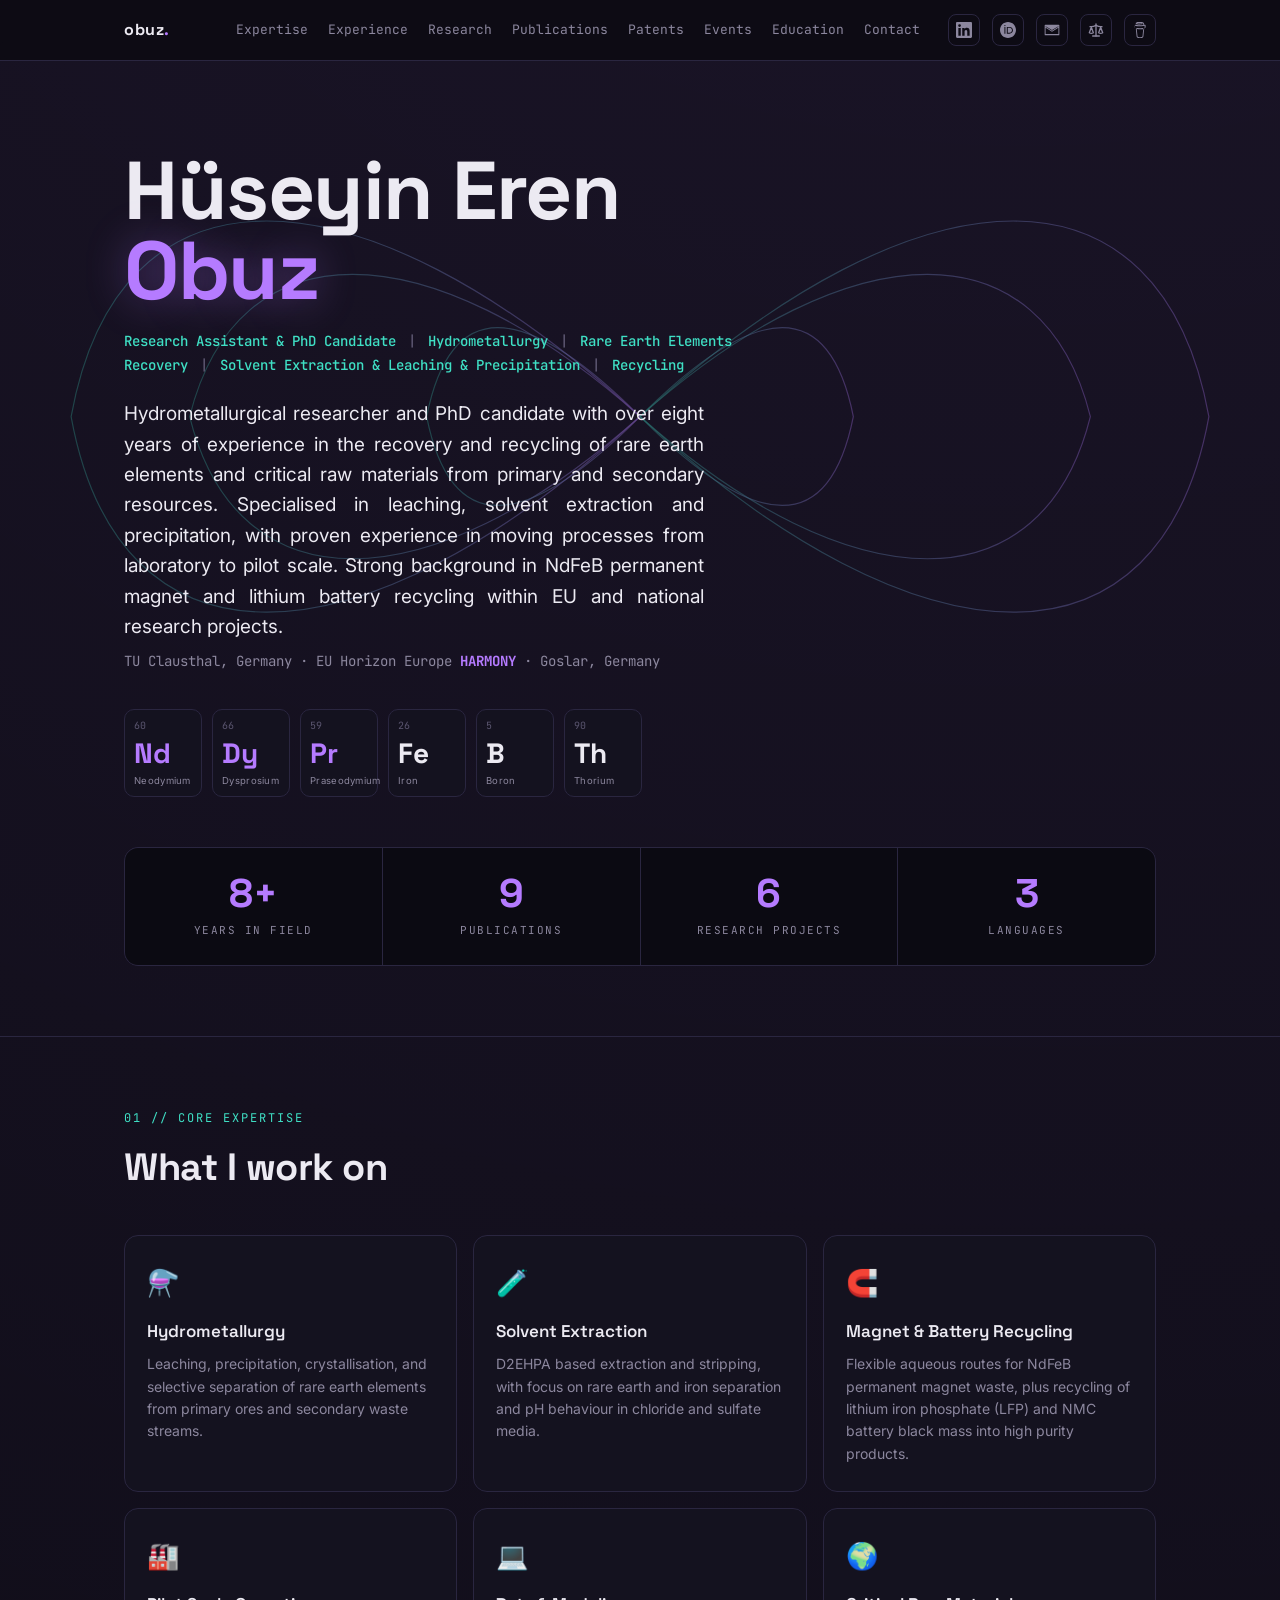
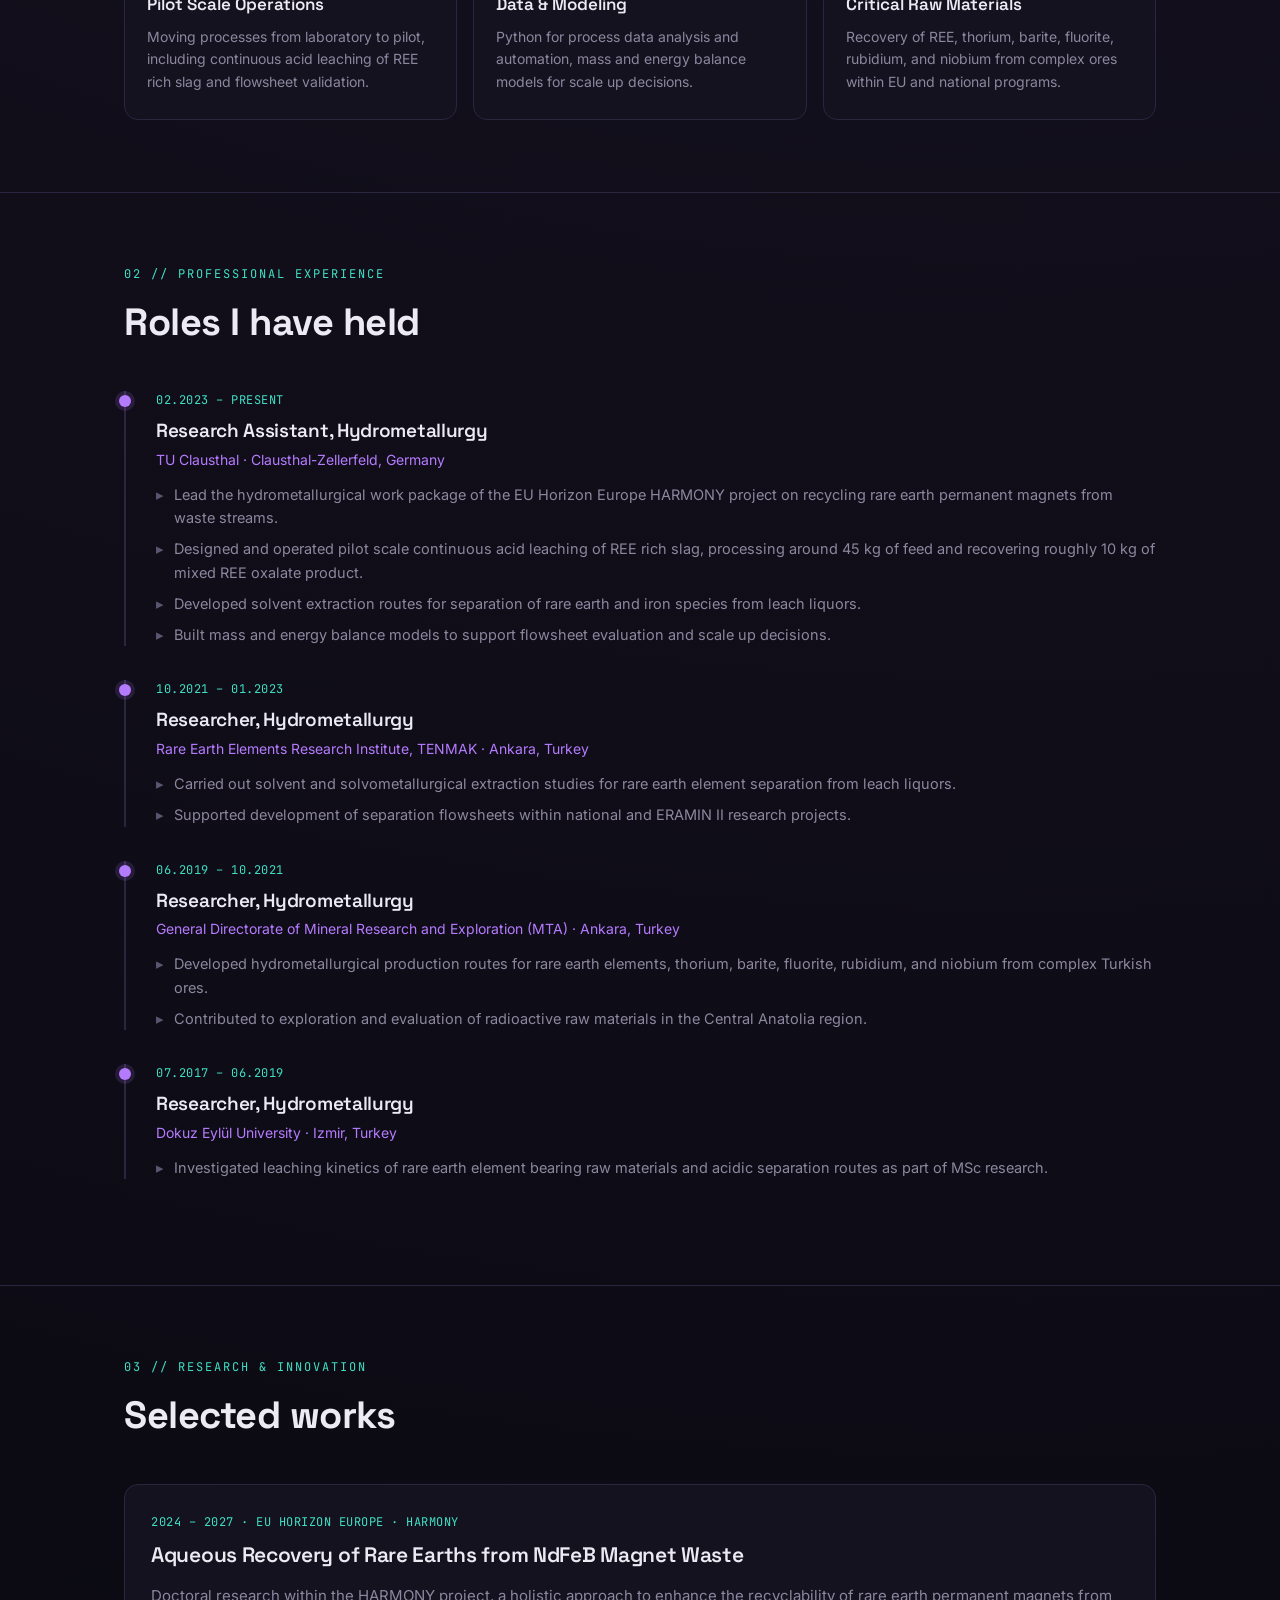
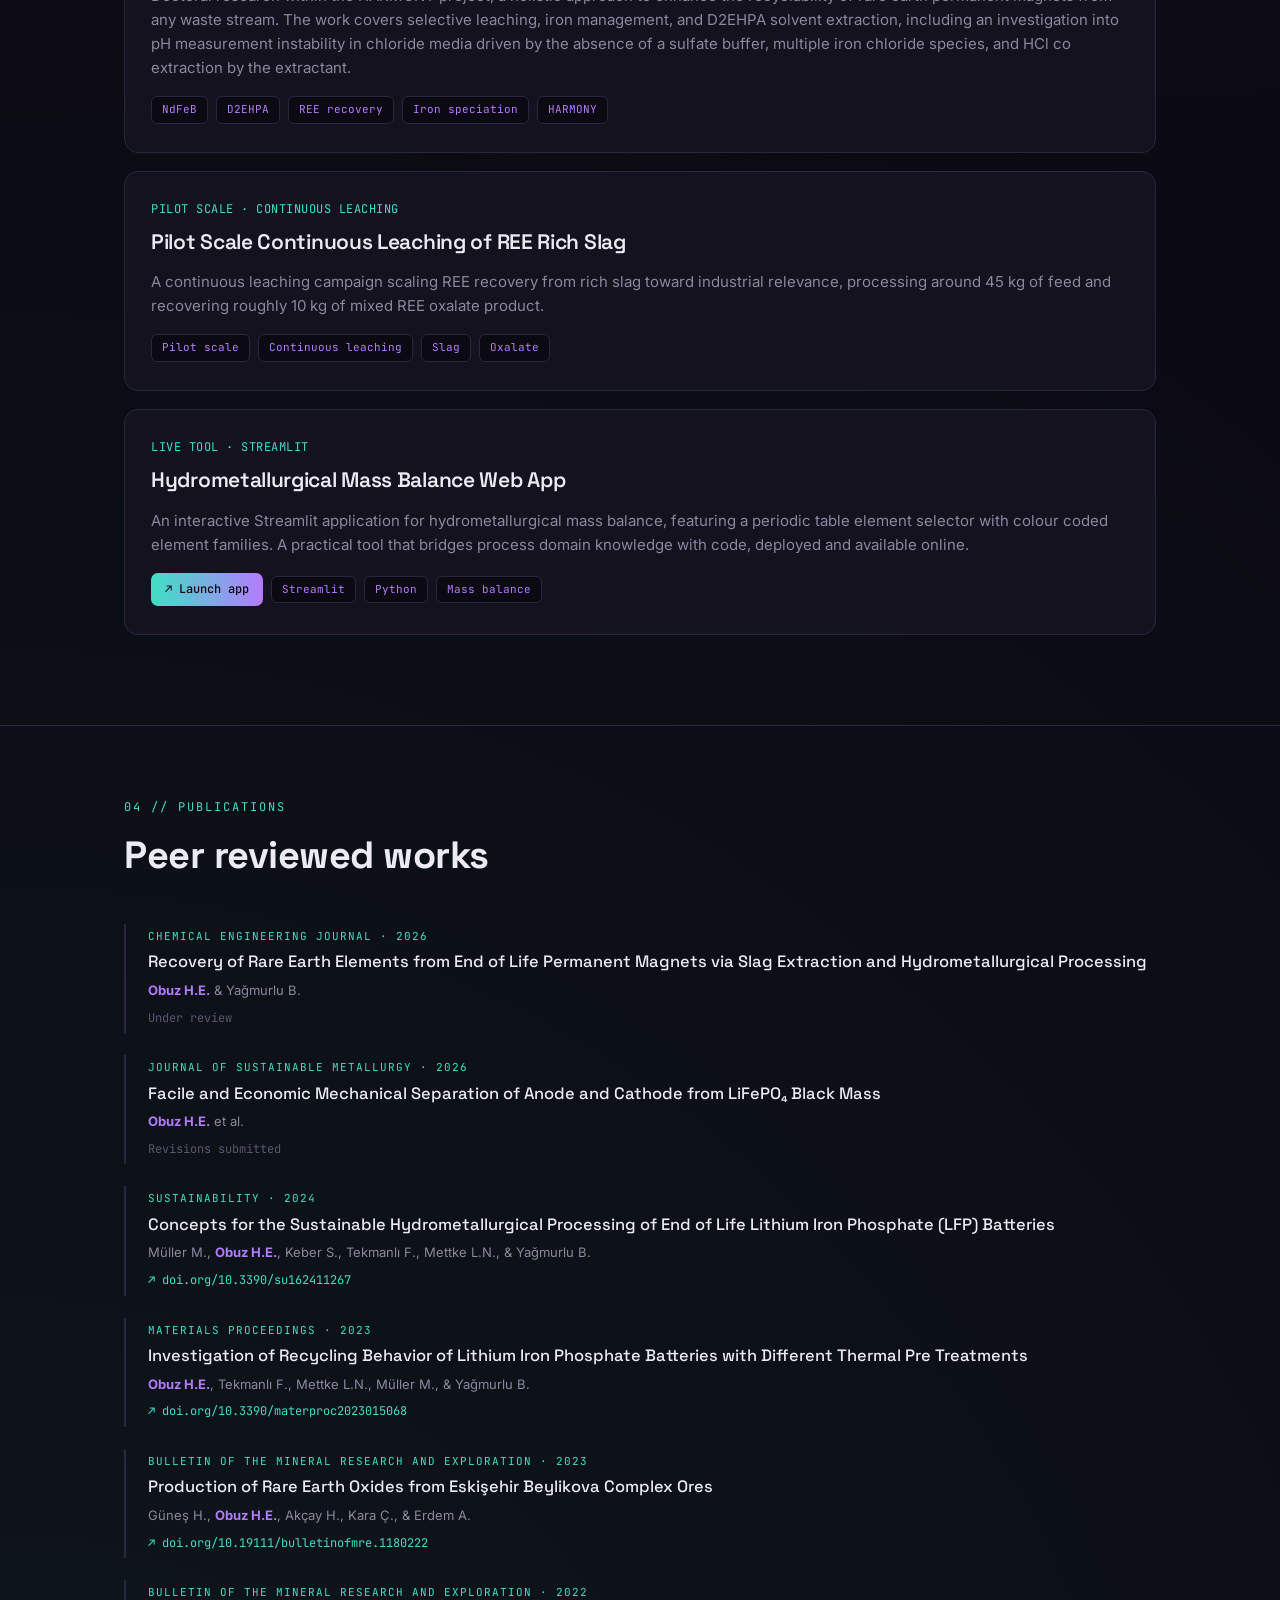
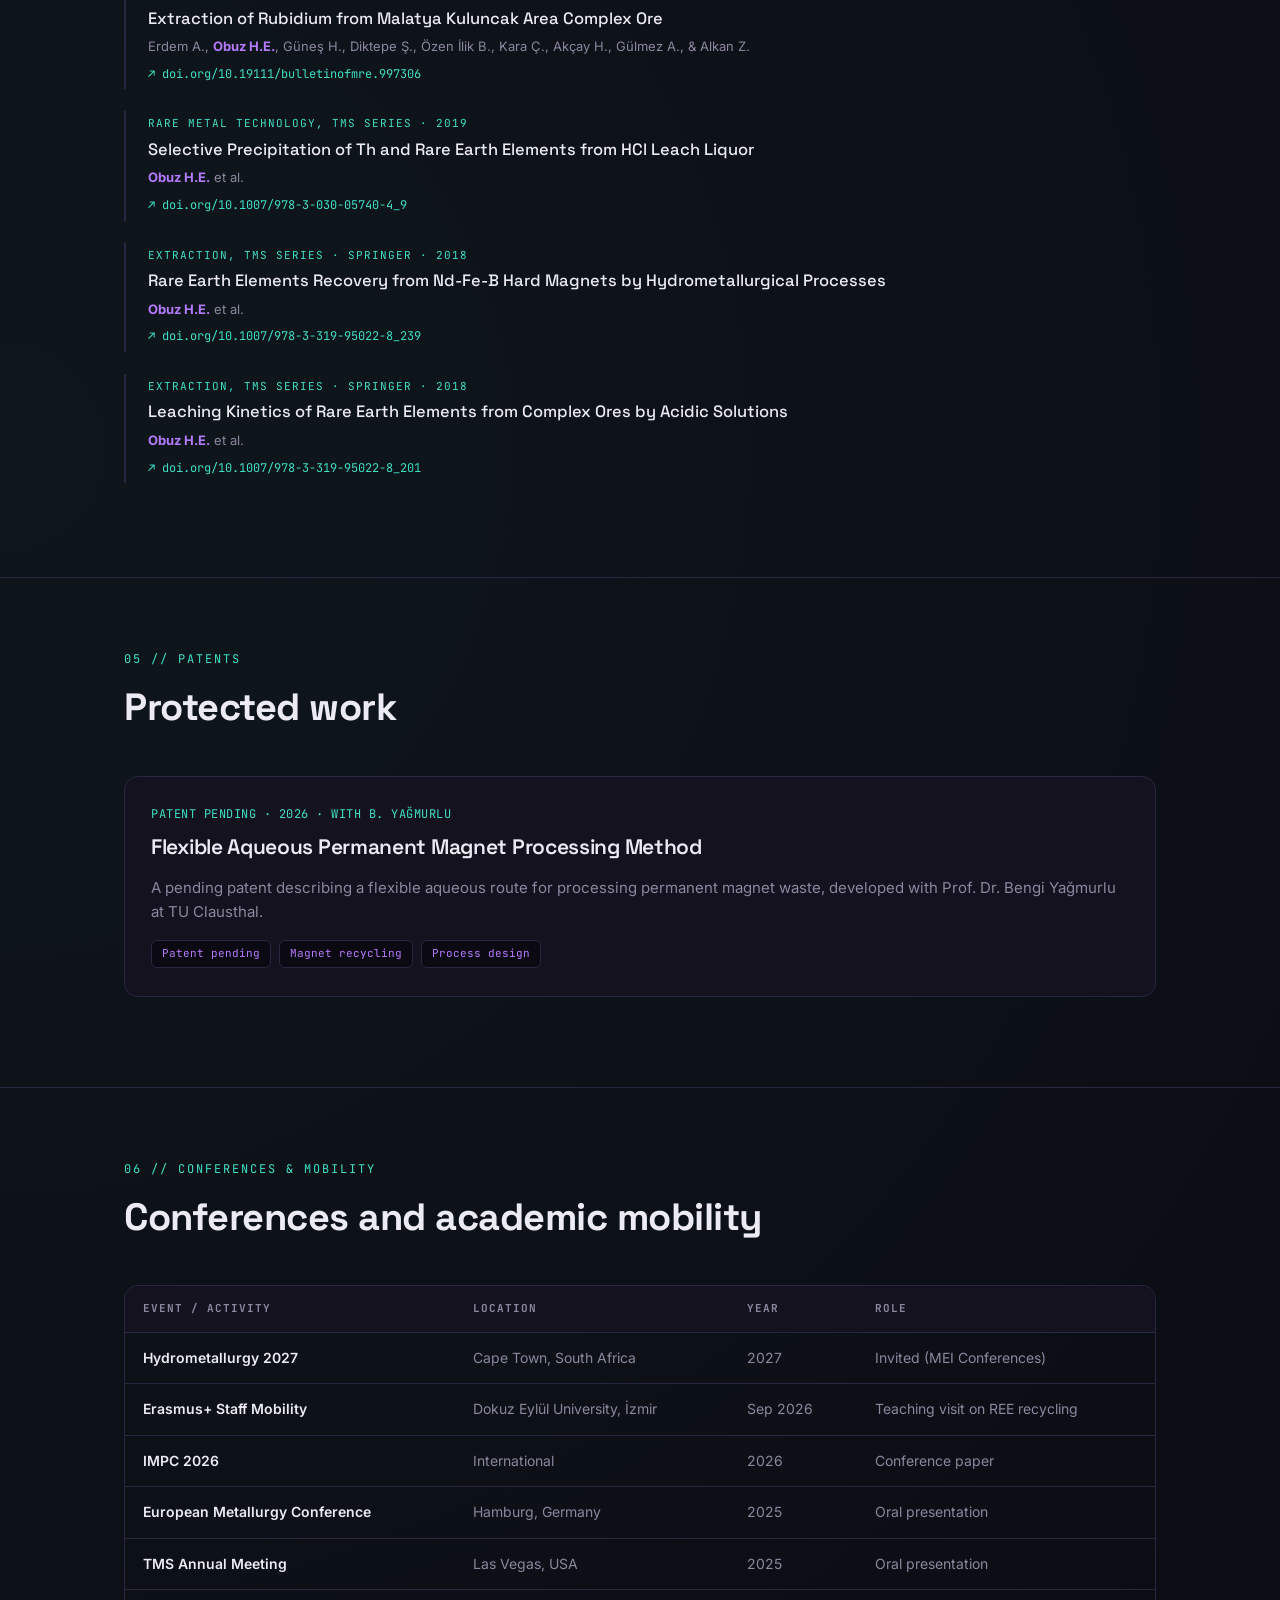
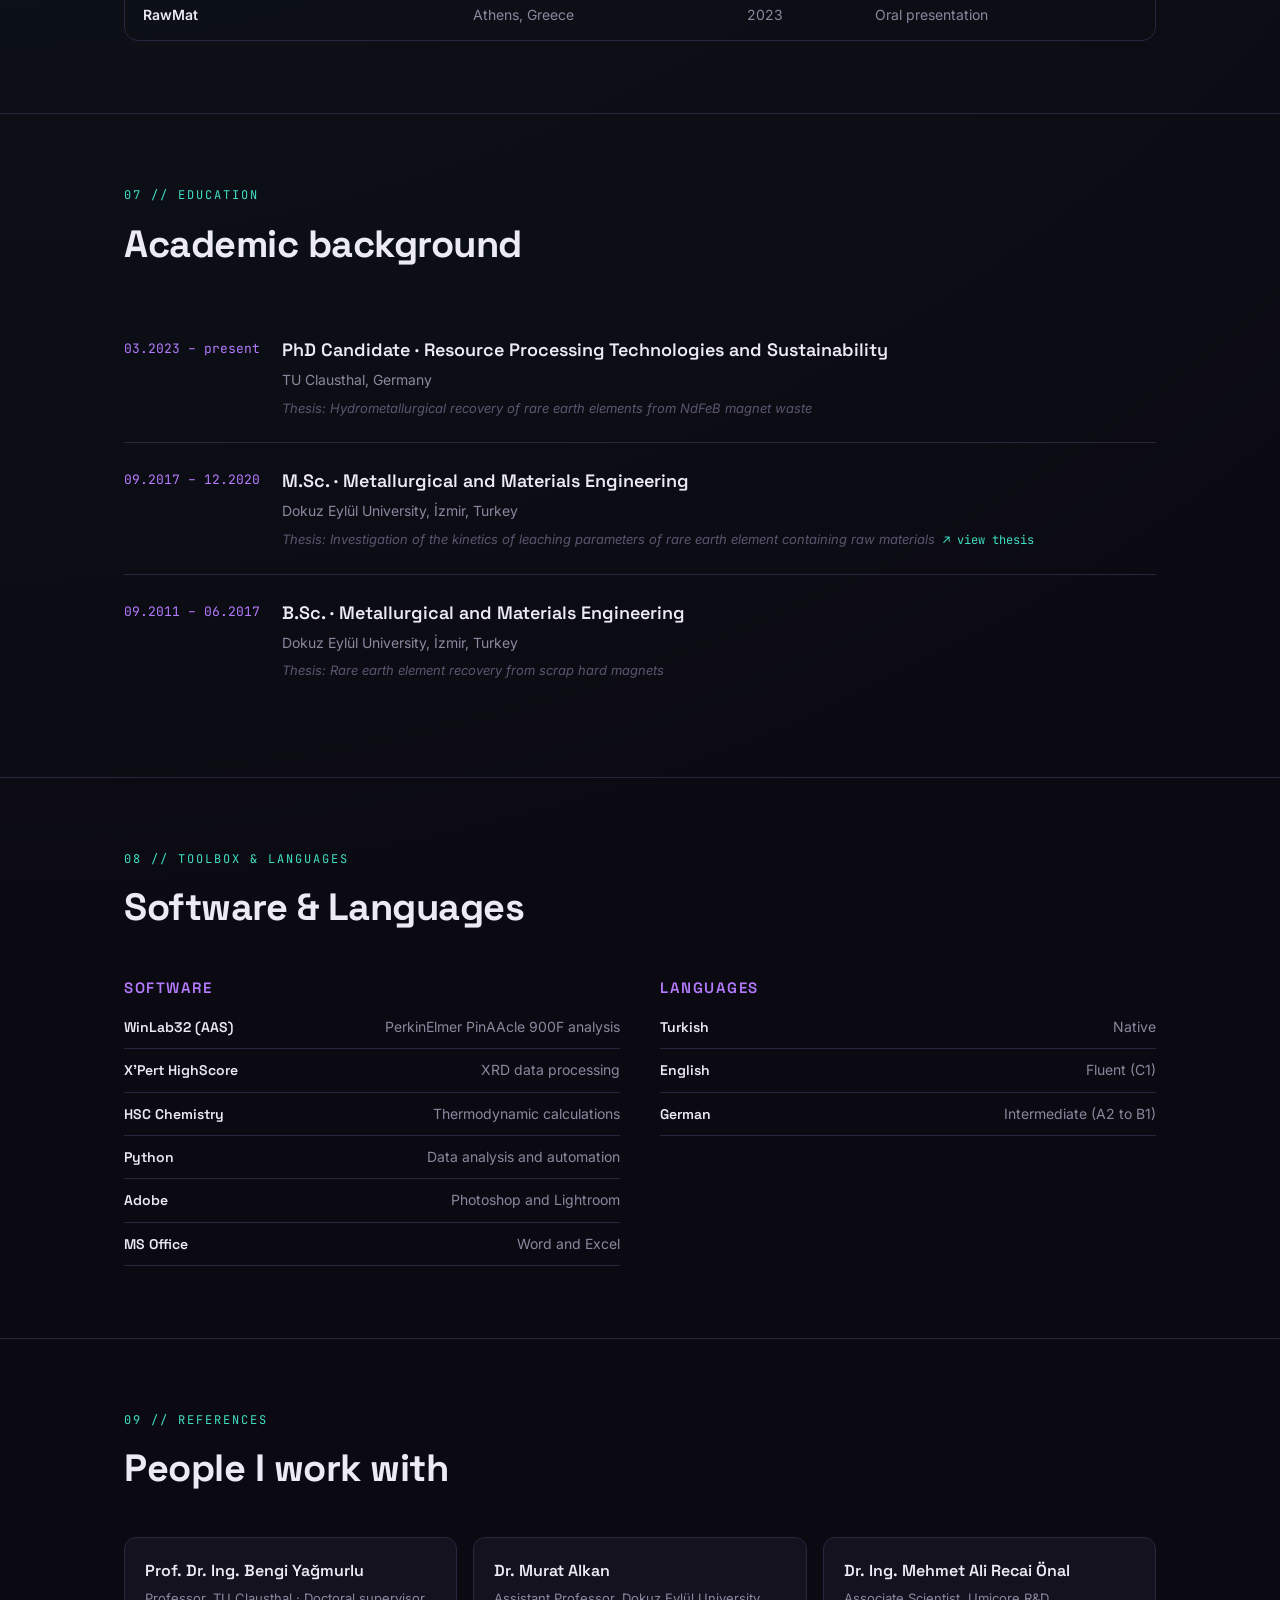
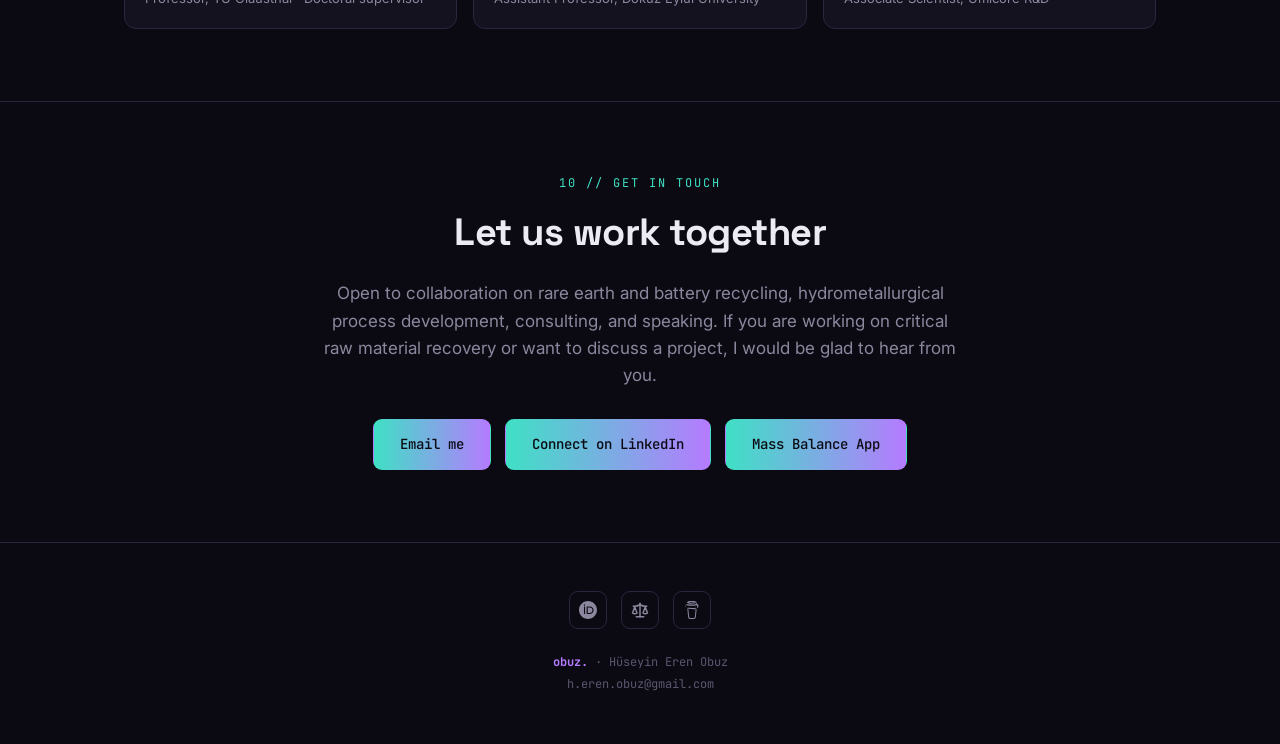
==== index.html @ ee397944 "Add files via upload" ====
<!DOCTYPE html>
<html lang="en">
<head>
<meta charset="UTF-8">
<meta name="viewport" content="width=device-width, initial-scale=1.0">
<meta name="description" content="Hüseyin Eren Obuz — Hydrometallurgist & PhD Candidate at TU Clausthal. Rare earth element recovery, NdFeB magnet recycling, and solvent extraction.">
<title>Hüseyin Eren Obuz | Hydrometallurgist</title>
<link rel="preconnect" href="https://fonts.googleapis.com">
<link rel="preconnect" href="https://fonts.gstatic.com" crossorigin>
<link href="https://fonts.googleapis.com/css2?family=Space+Grotesk:wght@400;500;600;700&family=Inter:wght@400;500;600&family=JetBrains+Mono:wght@400;500&display=swap" rel="stylesheet">
<style>
:root{
  --bg:#0B0A12;--surface:#14121F;--surface-2:#1C1930;--line:#2A2640;
  --nd:#B57BFF;--nd-bright:#E04FD0;--phase:#3FE0C5;
  --text:#ECEAF2;--muted:#8C879E;--faint:#5B5670;
  --display:'Space Grotesk',sans-serif;--body:'Inter',sans-serif;--mono:'JetBrains Mono',monospace;
}
*{margin:0;padding:0;box-sizing:border-box}
html{scroll-behavior:smooth}
body{background:var(--bg);color:var(--text);font-family:var(--body);line-height:1.6;overflow-x:hidden;
  background-image:radial-gradient(circle at 80% -10%,rgba(181,123,255,.10),transparent 45%),
                   radial-gradient(circle at 0% 60%,rgba(63,224,197,.06),transparent 40%);}
::selection{background:var(--nd);color:#0B0A12}
a{color:inherit;text-decoration:none}
.wrap{max-width:1080px;margin:0 auto;padding:0 24px}
.mono{font-family:var(--mono)}
nav{position:sticky;top:0;z-index:50;background:rgba(11,10,18,.82);backdrop-filter:blur(12px);border-bottom:1px solid var(--line);}
.navinner{display:flex;align-items:center;justify-content:space-between;height:60px}
.brand{font-family:var(--display);font-weight:700;font-size:16px;letter-spacing:.5px}
.brand span{color:var(--nd)}
.navmenu{display:flex;align-items:center;gap:28px}
.navlinks{display:flex;gap:20px;font-size:13px;color:var(--muted);font-family:var(--mono)}
.navlinks a:hover{color:var(--nd)}
.social{display:flex;gap:12px}
.social a{width:32px;height:32px;border:1px solid var(--line);border-radius:8px;display:grid;place-items:center;
  color:var(--muted);transition:.2s;font-family:var(--mono);font-size:11px}
.social a:hover{border-color:var(--nd);color:var(--nd);transform:translateY(-2px)}
.social a svg{width:16px;height:16px;fill:currentColor;display:block}
.menubtn{display:none;background:none;border:1px solid var(--line);border-radius:8px;
  color:var(--text);font-size:18px;cursor:pointer;width:38px;height:38px;line-height:1}
@media(max-width:900px){
  .menubtn{display:block}
  .navmenu{position:absolute;top:60px;left:0;right:0;flex-direction:column;align-items:flex-start;
    gap:20px;background:var(--surface);border-bottom:1px solid var(--line);padding:22px 24px;
    display:none;box-shadow:0 18px 40px rgba(0,0,0,.4)}
  .navmenu.open{display:flex}
  .navlinks{flex-direction:column;gap:16px;font-size:15px}
  .social{gap:14px}
}
.hero{position:relative;padding:90px 0 70px;overflow:hidden}
.fieldlines{position:absolute;inset:0;z-index:0;opacity:.5;pointer-events:none}
.hero .wrap{position:relative;z-index:2}
.eyebrow{font-family:var(--mono);font-size:12px;color:var(--phase);letter-spacing:3px;text-transform:uppercase;margin-bottom:18px}
.hero h1{font-family:var(--display);font-weight:700;font-size:clamp(42px,8vw,82px);line-height:.98;letter-spacing:-1.5px;margin-bottom:18px}
.hero h1 em{font-style:normal;color:var(--nd);text-shadow:0 0 40px rgba(181,123,255,.4)}
.hero .role{font-size:19px;color:var(--text);max-width:580px;margin-bottom:8px;text-align:justify}
.hero .headline{font-family:var(--mono);font-size:14px;color:var(--phase);line-height:1.7;
  max-width:640px;margin-bottom:22px;font-weight:500}
.hero .headline span{color:var(--faint);margin:0 4px}
.hero .inst{font-family:var(--mono);font-size:14px;color:var(--muted)}
.hero .inst b{color:var(--nd)}
.quote{margin-top:30px;font-family:var(--mono);font-size:13px;color:var(--faint);border-left:2px solid var(--nd);padding-left:14px;max-width:480px}
.elements{display:flex;gap:10px;flex-wrap:wrap;margin-top:36px}
.el{width:78px;height:88px;background:var(--surface);border:1px solid var(--line);border-radius:10px;padding:8px 9px;
  display:flex;flex-direction:column;justify-content:space-between;transition:.25s;cursor:default}
.el:hover{border-color:var(--nd);background:var(--surface-2);transform:translateY(-4px)}
.el .num{font-family:var(--mono);font-size:10px;color:var(--faint)}
.el .sym{font-family:var(--display);font-weight:700;font-size:28px;line-height:1}
.el .name{font-size:9.5px;color:var(--muted);letter-spacing:.3px}
.el.key .sym{color:var(--nd)}
.stats{display:grid;grid-template-columns:repeat(4,1fr);gap:1px;background:var(--line);border:1px solid var(--line);
  border-radius:14px;overflow:hidden;margin-top:50px}
.stat{background:var(--bg);padding:26px 20px;text-align:center}
.stat .v{font-family:var(--display);font-weight:700;font-size:40px;color:var(--nd);line-height:1}
.stat .l{font-family:var(--mono);font-size:11px;color:var(--muted);text-transform:uppercase;letter-spacing:1.5px;margin-top:8px}
@media(max-width:640px){.stats{grid-template-columns:repeat(2,1fr)}.stat .v{font-size:32px}}
section{padding:72px 0;border-top:1px solid var(--line)}
.sectlabel{font-family:var(--mono);font-size:12px;color:var(--phase);letter-spacing:2px;margin-bottom:8px}
.secthead{font-family:var(--display);font-weight:700;font-size:clamp(26px,4vw,38px);letter-spacing:-.5px;margin-bottom:38px}
.cards{display:grid;grid-template-columns:repeat(3,1fr);gap:16px}
@media(max-width:840px){.cards{grid-template-columns:repeat(2,1fr)}}
@media(max-width:560px){.cards{grid-template-columns:1fr}}
.card{background:var(--surface);border:1px solid var(--line);border-radius:14px;padding:26px 22px;transition:.25s;position:relative;overflow:hidden}
.card:hover{border-color:var(--nd);transform:translateY(-4px)}
.card::after{content:'';position:absolute;top:0;left:0;width:100%;height:2px;
  background:linear-gradient(90deg,var(--nd),var(--nd-bright));transform:scaleX(0);transform-origin:left;transition:.3s}
.card:hover::after{transform:scaleX(1)}
.card .ic{font-size:26px;margin-bottom:14px}
.card h3{font-family:var(--display);font-weight:600;font-size:17px;margin-bottom:8px}
.card p{font-size:14px;color:var(--muted)}
/* professional experience timeline */
.xp{position:relative;padding-left:30px;border-left:2px solid var(--line);margin-bottom:34px}
.xp::before{content:'';position:absolute;left:-7px;top:4px;width:12px;height:12px;border-radius:50%;
  background:var(--nd);box-shadow:0 0 0 4px rgba(181,123,255,.15)}
.xp .date{font-family:var(--mono);font-size:12px;color:var(--phase);letter-spacing:.5px}
.xp h3{font-family:var(--display);font-weight:600;font-size:19px;margin:6px 0 2px;letter-spacing:-.3px}
.xp .org{font-size:14px;color:var(--nd);margin-bottom:12px}
.xp ul{list-style:none;display:flex;flex-direction:column;gap:8px}
.xp li{font-size:14.5px;color:var(--muted);padding-left:18px;position:relative}
.xp li::before{content:'▸';position:absolute;left:0;color:var(--faint)}
.proj{border:1px solid var(--line);border-radius:14px;background:var(--surface);padding:28px 26px;margin-bottom:18px;transition:.25s}
.proj:hover{border-color:var(--nd)}
.proj .meta{font-family:var(--mono);font-size:12px;color:var(--phase);margin-bottom:6px;letter-spacing:.5px}
.proj h3{font-family:var(--display);font-weight:600;font-size:21px;margin-bottom:12px;letter-spacing:-.3px}
.proj p{font-size:15px;color:var(--muted);margin-bottom:16px}
.tags{display:flex;flex-wrap:wrap;gap:8px;align-items:center}
.tag{font-family:var(--mono);font-size:11px;color:var(--nd);border:1px solid var(--line);background:var(--bg);border-radius:6px;padding:4px 10px}
.livebtn{font-family:var(--mono);font-size:12px;font-weight:500;color:#0B0A12;
  background:linear-gradient(90deg,var(--phase),var(--nd));border-radius:7px;padding:7px 14px;transition:.2s}
.livebtn:hover{filter:brightness(1.1);transform:translateY(-1px)}
.pub{border-left:2px solid var(--line);padding:4px 0 4px 22px;margin-bottom:22px;transition:.2s}
.pub:hover{border-color:var(--nd)}
.pub .ven{font-family:var(--mono);font-size:11px;color:var(--phase);text-transform:uppercase;letter-spacing:1px;margin-bottom:6px}
.pub h4{font-family:var(--display);font-weight:500;font-size:16.5px;line-height:1.35;margin-bottom:6px}
.pub .auth{font-size:13px;color:var(--muted)}
.pub .auth b{color:var(--nd)}
.pub .doi{display:inline-block;margin-top:8px;font-family:var(--mono);font-size:12px;
  color:var(--phase);border-bottom:1px solid transparent;transition:.2s}
.pub .doi:hover{border-color:var(--phase)}
.pub .status{display:inline-block;margin-top:8px;font-family:var(--mono);font-size:12px;color:var(--faint)}
.tablewrap{overflow-x:auto;border:1px solid var(--line);border-radius:14px}
table{width:100%;border-collapse:collapse;font-size:14px;min-width:560px}
th{font-family:var(--mono);font-size:11px;text-transform:uppercase;letter-spacing:1px;color:var(--muted);
  text-align:left;padding:14px 18px;background:var(--surface);border-bottom:1px solid var(--line)}
td{padding:14px 18px;border-bottom:1px solid var(--line);color:var(--muted)}
tr:last-child td{border-bottom:none}
td b{color:var(--text);font-weight:600}
.edu{display:flex;gap:22px;align-items:flex-start;padding:24px 0;border-bottom:1px solid var(--line)}
.edu:last-child{border-bottom:none}
.edu .yr{font-family:var(--mono);font-size:13px;color:var(--nd);min-width:112px;padding-top:3px}
.edu h4{font-family:var(--display);font-weight:600;font-size:18px;margin-bottom:4px}
.edu .where{font-size:14px;color:var(--muted)}
.edu .th{font-size:13px;color:var(--faint);margin-top:6px;font-style:italic}
.edu .th a{color:var(--phase);font-style:normal;font-family:var(--mono);font-size:12px;
  border-bottom:1px solid transparent;transition:.2s;white-space:nowrap}
.edu .th a:hover{border-color:var(--phase)}
.twocol{display:grid;grid-template-columns:1fr 1fr;gap:40px}
@media(max-width:760px){.twocol{grid-template-columns:1fr;gap:24px}}
.skilllist{display:flex;flex-direction:column;gap:10px}
.colhead{font-family:var(--display);font-weight:600;font-size:15px;color:var(--nd);
  text-transform:uppercase;letter-spacing:1.5px;margin-bottom:16px}
.skill{display:flex;justify-content:space-between;gap:14px;font-size:14px;padding-bottom:10px;border-bottom:1px solid var(--line)}
.skill b{font-family:var(--display);font-weight:600;color:var(--text)}
.skill span{color:var(--muted);text-align:right}
.refs{display:grid;grid-template-columns:repeat(3,1fr);gap:16px}
@media(max-width:680px){.refs{grid-template-columns:1fr}}
.ref{background:var(--surface);border:1px solid var(--line);border-radius:12px;padding:20px}
.ref h4{font-family:var(--display);font-weight:600;font-size:16px;margin-bottom:4px}
.ref p{font-size:13px;color:var(--muted)}
footer{padding:48px 0;border-top:1px solid var(--line);text-align:center}
.cta{text-align:center;display:flex;flex-direction:column;align-items:center}
.cta .secthead{margin-bottom:18px}
.ctatext{font-size:17px;color:var(--muted);max-width:640px;margin-bottom:30px}
.ctabtns{display:flex;gap:14px;flex-wrap:wrap;justify-content:center}
.ctabtn{font-family:var(--mono);font-size:14px;font-weight:500;padding:13px 26px;border-radius:9px;
  border:1px solid transparent;color:#0B0A12;transition:.2s;
  background:linear-gradient(90deg,var(--phase),var(--nd))}
.ctabtn:hover{filter:brightness(1.1);transform:translateY(-2px)}
.fsocial{display:flex;justify-content:center;gap:14px;margin-bottom:22px}
.fsocial a{width:38px;height:38px;border:1px solid var(--line);border-radius:9px;
  display:grid;place-items:center;color:var(--muted);transition:.2s}
.fsocial a:hover{border-color:var(--nd);color:var(--nd);transform:translateY(-2px)}
.fsocial a svg{width:18px;height:18px;fill:currentColor;display:block}
footer p{font-family:var(--mono);font-size:12px;color:var(--faint);line-height:1.9}
footer b{color:var(--nd)}
.reveal{opacity:0;transform:translateY(24px);transition:.6s cubic-bezier(.2,.7,.3,1)}
.reveal.in{opacity:1;transform:none}
@media(max-width:560px){
  .wrap{padding:0 18px}
  .hero{padding:60px 0 48px}
  section{padding:56px 0}
  .hero .headline{font-size:13px}
  .hero .role{font-size:16px}
  .edu{flex-direction:column;gap:6px}
  .edu .yr{min-width:auto;padding-top:0}
  .stat{padding:22px 12px}
  .el{width:68px;height:80px}
  .el .sym{font-size:24px}
}
/* ambient drifting chemistry layer */
#drift{position:fixed;inset:0;z-index:-1;overflow:hidden;pointer-events:none}
.float{position:absolute;top:-10vh;font-family:var(--mono);font-weight:500;
  color:var(--nd);white-space:nowrap;will-change:transform,opacity;
  animation:fall linear infinite}
.float.teal{color:var(--phase)}
.float sub,.float sup{font-size:.7em}
@keyframes fall{
  0%{transform:translateY(-12vh) translateX(0) rotate(0deg);opacity:0}
  10%{opacity:var(--op,.12)}
  90%{opacity:var(--op,.12)}
  100%{transform:translateY(115vh) translateX(var(--sway,20px)) rotate(var(--rot,12deg));opacity:0}
}
@media(prefers-reduced-motion:reduce){#drift{display:none}}
/* horizontally sliding periodic tiles */
.elemtile{position:absolute;left:-14vw;font-family:var(--mono);
  border:1px solid var(--nd);border-radius:8px;padding:6px 9px 5px;
  display:flex;flex-direction:column;line-height:1;background:rgba(20,18,31,.4);
  will-change:transform,opacity;animation:slide linear infinite}
.elemtile.teal{border-color:var(--phase)}
.elemtile .pn{font-size:9px;color:var(--muted)}
.elemtile .ps{font-family:var(--display);font-weight:700;font-size:22px;color:var(--nd);margin-top:1px}
.elemtile.teal .ps{color:var(--phase)}
.elemtile .pl{font-size:8px;color:var(--faint);letter-spacing:.3px}
@keyframes slide{
  0%{transform:translateX(-14vw);opacity:0}
  8%{opacity:var(--op,.14)}
  92%{opacity:var(--op,.14)}
  100%{transform:translateX(114vw);opacity:0}
}
</style>
</head>
<body>

<div id="drift" aria-hidden="true"></div>

<nav>
  <div class="wrap navinner">
    <div class="brand">obuz<span>.</span></div>
    <div class="navmenu" id="navmenu">
      <div class="navlinks">
        <a href="#expertise">Expertise</a>
        <a href="#experience">Experience</a>
        <a href="#research">Research</a>
        <a href="#publications">Publications</a>
        <a href="#patents">Patents</a>
        <a href="#events">Events</a>
        <a href="#education">Education</a>
        <a href="#contact">Contact</a>
      </div>
      <div class="social">
      <a href="https://www.linkedin.com/in/eren-obuz/" title="LinkedIn" target="_blank" rel="noopener" aria-label="LinkedIn">
        <svg viewBox="0 0 24 24"><path d="M20.45 20.45h-3.56v-5.57c0-1.33-.02-3.04-1.85-3.04-1.86 0-2.14 1.45-2.14 2.94v5.67H9.35V9h3.41v1.56h.05c.48-.9 1.64-1.85 3.37-1.85 3.6 0 4.27 2.37 4.27 5.45v6.29zM5.34 7.43a2.06 2.06 0 1 1 0-4.13 2.06 2.06 0 0 1 0 4.13zM7.12 20.45H3.56V9h3.56v11.45zM22.22 0H1.77C.79 0 0 .77 0 1.73v20.54C0 23.23.79 24 1.77 24h20.45c.98 0 1.78-.77 1.78-1.73V1.73C24 .77 23.2 0 22.22 0z"/></svg>
      </a>
      <a href="https://orcid.org/0000-0001-6299-247X" title="ORCID" target="_blank" rel="noopener" aria-label="ORCID">
        <svg viewBox="0 0 24 24"><path d="M12 0C5.372 0 0 5.372 0 12s5.372 12 12 12 12-5.372 12-12S18.628 0 12 0zM7.369 4.378c.525 0 .947.431.947.947 0 .525-.422.947-.947.947a.95.95 0 0 1-.947-.947c0-.525.422-.947.947-.947zm-.722 3.038h1.444v10.041H6.647V7.416zm3.562 0h3.9c3.712 0 5.344 2.653 5.344 5.025 0 2.578-2.016 5.025-5.325 5.025h-3.919V7.416zm1.444 1.303v7.444h2.297c3.272 0 4.022-2.484 4.022-3.722 0-2.016-1.284-3.722-4.097-3.722h-2.222z"/></svg>
      </a>
      <a href="mailto:h.eren.obuz@gmail.com" title="Email" aria-label="Email">
        <svg viewBox="0 0 24 24"><path d="M2 4h20a1 1 0 0 1 1 1v14a1 1 0 0 1-1 1H2a1 1 0 0 1-1-1V5a1 1 0 0 1 1-1zm.4 2.2v.9l9.6 6 9.6-6v-.9L12 11.9 2.4 6.2zM21.6 8.7 12 14.6 2.4 8.7V18h19.2V8.7z"/></svg>
      </a>
      <a href="https://hydromet-mass-balance.streamlit.app/" title="Mass Balance App" target="_blank" rel="noopener" aria-label="Mass Balance App">
        <svg viewBox="0 0 24 24" style="fill:none;stroke:currentColor;stroke-width:2;stroke-linecap:round;stroke-linejoin:round"><path d="M16 16l3-8 3 8c-.87.65-1.92 1-3 1s-2.13-.35-3-1z"/><path d="M2 16l3-8 3 8c-.87.65-1.92 1-3 1s-2.13-.35-3-1z"/><path d="M7 21h10"/><path d="M12 3v18"/><path d="M3 7h2c2 0 5-1 7-2 2 1 5 2 7 2h2"/></svg>
      </a>
      <a href="https://buymeacoffee.com/herenobuz" title="Buy Me a Coffee" target="_blank" rel="noopener" aria-label="Buy Me a Coffee">
        <svg viewBox="0 0 24 24"><path d="M20.216 6.415l-.132-.666c-.119-.598-.388-1.163-1.001-1.379-.197-.069-.42-.098-.57-.241-.152-.143-.196-.366-.231-.572-.065-.378-.125-.756-.192-1.133-.057-.325-.102-.69-.25-.987-.195-.4-.597-.634-.996-.788a5.723 5.723 0 0 0-.626-.194c-1-.263-2.05-.36-3.077-.416a25.834 25.834 0 0 0-3.7.062c-.915.083-1.88.184-2.75.5-.318.116-.646.256-.888.501-.297.302-.393.77-.177 1.146.154.267.415.456.692.58.36.162.737.284 1.123.366 1.075.238 2.189.331 3.287.37 1.218.05 2.437.01 3.65-.118.299-.033.598-.073.896-.119.352-.054.578-.513.474-.834-.124-.383-.457-.531-.834-.473-.466.074-.96.108-1.382.146-1.177.08-2.358.082-3.536.006a22.228 22.228 0 0 1-1.157-.107c-.086-.01-.18-.025-.258-.036-.243-.036-.484-.08-.724-.13-.111-.027-.111-.185 0-.212h.005c.277-.06.557-.108.838-.147h.002c.131-.009.263-.032.394-.048a25.076 25.076 0 0 1 3.426-.12c.674.019 1.347.067 2.017.144l.228.031c.267.04.533.088.798.145.392.085.895.113 1.07.542.055.137.08.288.111.431l.319 1.484a.237.237 0 0 1-.199.284h-.003c-.037.006-.075.01-.112.015a36.704 36.704 0 0 1-4.743.295 37.059 37.059 0 0 1-4.699-.304c-.14-.017-.293-.042-.417-.06-.326-.048-.649-.108-.973-.161-.393-.065-.768-.032-1.123.161-.29.16-.527.404-.675.701-.154.316-.199.66-.267 1.004-.069.346-.176.716-.135 1.072.087.753.613 1.365 1.37 1.502a39.69 39.69 0 0 0 11.343.376.483.483 0 0 1 .535.53l-.071.697-1.018 9.907c-.041.41-.047.832-.125 1.237-.122.637-.553 1.028-1.182 1.171-.577.131-1.165.2-1.756.205-.656.004-1.31-.025-1.966-.022-.699.004-1.556-.06-2.095-.58-.475-.458-.54-1.174-.605-1.793l-.731-7.013-.322-3.094c-.037-.351-.286-.695-.678-.678-.336.015-.718.3-.678.679l.228 2.185.949 9.112c.147 1.344 1.174 2.068 2.446 2.272.742.12 1.503.144 2.255.156.964.016 1.939.053 2.886-.122 1.405-.258 2.459-1.198 2.61-2.651.054-.51.108-1.02.16-1.531l.806-7.836.169-1.644c.017-.166.06-.336.146-.48a.764.764 0 0 1 .467-.348c.301-.082.638-.155.917-.394.227-.194.388-.467.467-.751a3.1 3.1 0 0 0 .087-.504l.222-2.168a.752.752 0 0 0-.002-.222c-.097-.515-.387-.972-.795-1.297a1.962 1.962 0 0 0-.473-.296zM3.49 7.86c-.13-.122-.196-.291-.221-.476-.05-.366.116-.74.235-1.082.075-.213.118-.418.346-.51.243-.099.515-.046.768.01.351.078.706.143 1.064.196a37.43 37.43 0 0 0 5.502.422c1.842.011 3.681-.121 5.502-.41.295-.046.59-.099.884-.156.227-.044.475-.097.708-.069.378.046.668.354.66.738-.01.464-.041.927-.062 1.39-.02.466-.04.932-.062 1.398-.013.275-.013.554-.046.827-.046.4-.336.73-.747.747-.31.013-.62.024-.93.034a39.91 39.91 0 0 1-5.515-.116 39.94 39.94 0 0 1-3.834-.456 1.49 1.49 0 0 1-.41-.116c-.32-.151-.49-.479-.49-.825z"/></svg>
      </a>
      </div>
    </div>
    <button class="menubtn" id="menubtn" aria-label="Menu" aria-expanded="false">☰</button>
  </div>
</nav>

<header class="hero">
  <svg class="fieldlines" viewBox="0 0 1080 600" preserveAspectRatio="xMidYMid slice">
    <g fill="none" stroke="url(#g)" stroke-width="1">
      <path d="M540 300 C 300 80, 100 80, 60 300 C 100 520, 300 520, 540 300"/>
      <path d="M540 300 C 360 140, 200 140, 160 300 C 200 460, 360 460, 540 300"/>
      <path d="M540 300 C 780 80, 980 80, 1020 300 C 980 520, 780 520, 540 300"/>
      <path d="M540 300 C 720 140, 880 140, 920 300 C 880 460, 720 460, 540 300"/>
      <path d="M540 300 C 440 200, 380 200, 360 300 C 380 400, 440 400, 540 300"/>
      <path d="M540 300 C 640 200, 700 200, 720 300 C 700 400, 640 400, 540 300"/>
    </g>
    <defs><linearGradient id="g" x1="0" y1="0" x2="1" y2="0">
      <stop offset="0" stop-color="#3FE0C5" stop-opacity=".5"/>
      <stop offset="1" stop-color="#B57BFF" stop-opacity=".6"/>
    </linearGradient></defs>
  </svg>
  <div class="wrap">
    <h1>Hüseyin Eren<br><em>Obuz</em></h1>
    <p class="headline">Research Assistant &amp; PhD Candidate <span>|</span> Hydrometallurgy <span>|</span> Rare Earth Elements Recovery <span>|</span> Solvent Extraction &amp; Leaching &amp; Precipitation <span>|</span> Recycling</p>
    <p class="role">Hydrometallurgical researcher and PhD candidate with over eight years of experience in the recovery and recycling of rare earth elements and critical raw materials from primary and secondary resources. Specialised in leaching, solvent extraction and precipitation, with proven experience in moving processes from laboratory to pilot scale. Strong background in NdFeB permanent magnet and lithium battery recycling within EU and national research projects.</p>
    <p class="inst">TU Clausthal, Germany · EU Horizon Europe <b>HARMONY</b> · Goslar, Germany</p>

    <div class="elements">
      <div class="el key"><div class="num">60</div><div class="sym">Nd</div><div class="name">Neodymium</div></div>
      <div class="el key"><div class="num">66</div><div class="sym">Dy</div><div class="name">Dysprosium</div></div>
      <div class="el key"><div class="num">59</div><div class="sym">Pr</div><div class="name">Praseodymium</div></div>
      <div class="el"><div class="num">26</div><div class="sym">Fe</div><div class="name">Iron</div></div>
      <div class="el"><div class="num">5</div><div class="sym">B</div><div class="name">Boron</div></div>
      <div class="el"><div class="num">90</div><div class="sym">Th</div><div class="name">Thorium</div></div>
    </div>

    <div class="stats">
      <div class="stat"><div class="v" data-to="8" data-suffix="+">0</div><div class="l">Years in field</div></div>
      <div class="stat"><div class="v" data-to="9" data-suffix="">0</div><div class="l">Publications</div></div>
      <div class="stat"><div class="v" data-to="6" data-suffix="">0</div><div class="l">Research projects</div></div>
      <div class="stat"><div class="v" data-to="3" data-suffix="">0</div><div class="l">Languages</div></div>
    </div>
  </div>
</header>

<section id="expertise">
  <div class="wrap">
    <div class="sectlabel">01 // CORE EXPERTISE</div>
    <h2 class="secthead">What I work on</h2>
    <div class="cards">
      <div class="card reveal"><div class="ic">⚗️</div><h3>Hydrometallurgy</h3>
        <p>Leaching, precipitation, crystallisation, and selective separation of rare earth elements from primary ores and secondary waste streams.</p></div>
      <div class="card reveal"><div class="ic">🧪</div><h3>Solvent Extraction</h3>
        <p>D2EHPA based extraction and stripping, with focus on rare earth and iron separation and pH behaviour in chloride and sulfate media.</p></div>
      <div class="card reveal"><div class="ic">🧲</div><h3>Magnet & Battery Recycling</h3>
        <p>Flexible aqueous routes for NdFeB permanent magnet waste, plus recycling of lithium iron phosphate (LFP) and NMC battery black mass into high purity products.</p></div>
      <div class="card reveal"><div class="ic">🏭</div><h3>Pilot Scale Operations</h3>
        <p>Moving processes from laboratory to pilot, including continuous acid leaching of REE rich slag and flowsheet validation.</p></div>
      <div class="card reveal"><div class="ic">💻</div><h3>Data & Modeling</h3>
        <p>Python for process data analysis and automation, mass and energy balance models for scale up decisions.</p></div>
      <div class="card reveal"><div class="ic">🌍</div><h3>Critical Raw Materials</h3>
        <p>Recovery of REE, thorium, barite, fluorite, rubidium, and niobium from complex ores within EU and national programs.</p></div>
    </div>
  </div>
</section>

<section id="experience">
  <div class="wrap">
    <div class="sectlabel">02 // PROFESSIONAL EXPERIENCE</div>
    <h2 class="secthead">Roles I have held</h2>

    <div class="xp reveal">
      <div class="date">02.2023 – PRESENT</div>
      <h3>Research Assistant, Hydrometallurgy</h3>
      <div class="org">TU Clausthal · Clausthal-Zellerfeld, Germany</div>
      <ul>
        <li>Lead the hydrometallurgical work package of the EU Horizon Europe HARMONY project on recycling rare earth permanent magnets from waste streams.</li>
        <li>Designed and operated pilot scale continuous acid leaching of REE rich slag, processing around 45 kg of feed and recovering roughly 10 kg of mixed REE oxalate product.</li>
        <li>Developed solvent extraction routes for separation of rare earth and iron species from leach liquors.</li>
        <li>Built mass and energy balance models to support flowsheet evaluation and scale up decisions.</li>
      </ul>
    </div>

    <div class="xp reveal">
      <div class="date">10.2021 – 01.2023</div>
      <h3>Researcher, Hydrometallurgy</h3>
      <div class="org">Rare Earth Elements Research Institute, TENMAK · Ankara, Turkey</div>
      <ul>
        <li>Carried out solvent and solvometallurgical extraction studies for rare earth element separation from leach liquors.</li>
        <li>Supported development of separation flowsheets within national and ERAMIN II research projects.</li>
      </ul>
    </div>

    <div class="xp reveal">
      <div class="date">06.2019 – 10.2021</div>
      <h3>Researcher, Hydrometallurgy</h3>
      <div class="org">General Directorate of Mineral Research and Exploration (MTA) · Ankara, Turkey</div>
      <ul>
        <li>Developed hydrometallurgical production routes for rare earth elements, thorium, barite, fluorite, rubidium, and niobium from complex Turkish ores.</li>
        <li>Contributed to exploration and evaluation of radioactive raw materials in the Central Anatolia region.</li>
      </ul>
    </div>

    <div class="xp reveal">
      <div class="date">07.2017 – 06.2019</div>
      <h3>Researcher, Hydrometallurgy</h3>
      <div class="org">Dokuz Eylül University · Izmir, Turkey</div>
      <ul>
        <li>Investigated leaching kinetics of rare earth element bearing raw materials and acidic separation routes as part of MSc research.</li>
      </ul>
    </div>
  </div>
</section>

<section id="research">
  <div class="wrap">
    <div class="sectlabel">03 // RESEARCH & INNOVATION</div>
    <h2 class="secthead">Selected works</h2>

    <div class="proj reveal">
      <div class="meta">2024 – 2027 · EU HORIZON EUROPE · HARMONY</div>
      <h3>Aqueous Recovery of Rare Earths from NdFeB Magnet Waste</h3>
      <p>Doctoral research within the HARMONY project, a holistic approach to enhance the recyclability of rare earth permanent magnets from any waste stream. The work covers selective leaching, iron management, and D2EHPA solvent extraction, including an investigation into pH measurement instability in chloride media driven by the absence of a sulfate buffer, multiple iron chloride species, and HCl co extraction by the extractant.</p>
      <div class="tags">
        <span class="tag">NdFeB</span><span class="tag">D2EHPA</span><span class="tag">REE recovery</span>
        <span class="tag">Iron speciation</span><span class="tag">HARMONY</span>
      </div>
    </div>

    <div class="proj reveal">
      <div class="meta">PILOT SCALE · CONTINUOUS LEACHING</div>
      <h3>Pilot Scale Continuous Leaching of REE Rich Slag</h3>
      <p>A continuous leaching campaign scaling REE recovery from rich slag toward industrial relevance, processing around 45 kg of feed and recovering roughly 10 kg of mixed REE oxalate product.</p>
      <div class="tags">
        <span class="tag">Pilot scale</span><span class="tag">Continuous leaching</span><span class="tag">Slag</span><span class="tag">Oxalate</span>
      </div>
    </div>

    <div class="proj reveal">
      <div class="meta">LIVE TOOL · STREAMLIT</div>
      <h3>Hydrometallurgical Mass Balance Web App</h3>
      <p>An interactive Streamlit application for hydrometallurgical mass balance, featuring a periodic table element selector with colour coded element families. A practical tool that bridges process domain knowledge with code, deployed and available online.</p>
      <div class="tags">
        <a class="livebtn" href="https://hydromet-mass-balance.streamlit.app/" target="_blank" rel="noopener">↗ Launch app</a>
        <span class="tag">Streamlit</span><span class="tag">Python</span><span class="tag">Mass balance</span>
      </div>
    </div>
  </div>
</section>

<section id="publications">
  <div class="wrap">
    <div class="sectlabel">04 // PUBLICATIONS</div>
    <h2 class="secthead">Peer reviewed works</h2>

    <div class="pub reveal"><div class="ven">Chemical Engineering Journal · 2026</div>
      <h4>Recovery of Rare Earth Elements from End of Life Permanent Magnets via Slag Extraction and Hydrometallurgical Processing</h4>
      <p class="auth"><b>Obuz H.E.</b> & Yağmurlu B.</p>
      <span class="status">Under review</span></div>

    <div class="pub reveal"><div class="ven">Journal of Sustainable Metallurgy · 2026</div>
      <h4>Facile and Economic Mechanical Separation of Anode and Cathode from LiFePO₄ Black Mass</h4>
      <p class="auth"><b>Obuz H.E.</b> et al.</p>
      <span class="status">Revisions submitted</span></div>

    <div class="pub reveal"><div class="ven">Sustainability · 2024</div>
      <h4>Concepts for the Sustainable Hydrometallurgical Processing of End of Life Lithium Iron Phosphate (LFP) Batteries</h4>
      <p class="auth">Müller M., <b>Obuz H.E.</b>, Keber S., Tekmanlı F., Mettke L.N., & Yağmurlu B.</p>
      <a class="doi" href="https://doi.org/10.3390/su162411267" target="_blank" rel="noopener">↗ doi.org/10.3390/su162411267</a></div>

    <div class="pub reveal"><div class="ven">Materials Proceedings · 2023</div>
      <h4>Investigation of Recycling Behavior of Lithium Iron Phosphate Batteries with Different Thermal Pre Treatments</h4>
      <p class="auth"><b>Obuz H.E.</b>, Tekmanlı F., Mettke L.N., Müller M., & Yağmurlu B.</p>
      <a class="doi" href="https://doi.org/10.3390/materproc2023015068" target="_blank" rel="noopener">↗ doi.org/10.3390/materproc2023015068</a></div>

    <div class="pub reveal"><div class="ven">Bulletin of the Mineral Research and Exploration · 2023</div>
      <h4>Production of Rare Earth Oxides from Eskişehir Beylikova Complex Ores</h4>
      <p class="auth">Güneş H., <b>Obuz H.E.</b>, Akçay H., Kara Ç., & Erdem A.</p>
      <a class="doi" href="https://doi.org/10.19111/bulletinofmre.1180222" target="_blank" rel="noopener">↗ doi.org/10.19111/bulletinofmre.1180222</a></div>

    <div class="pub reveal"><div class="ven">Bulletin of the Mineral Research and Exploration · 2022</div>
      <h4>Extraction of Rubidium from Malatya Kuluncak Area Complex Ore</h4>
      <p class="auth">Erdem A., <b>Obuz H.E.</b>, Güneş H., Diktepe Ş., Özen İlik B., Kara Ç., Akçay H., Gülmez A., & Alkan Z.</p>
      <a class="doi" href="https://doi.org/10.19111/bulletinofmre.997306" target="_blank" rel="noopener">↗ doi.org/10.19111/bulletinofmre.997306</a></div>

    <div class="pub reveal"><div class="ven">Rare Metal Technology, TMS Series · 2019</div>
      <h4>Selective Precipitation of Th and Rare Earth Elements from HCl Leach Liquor</h4>
      <p class="auth"><b>Obuz H.E.</b> et al.</p>
      <a class="doi" href="https://doi.org/10.1007/978-3-030-05740-4_9" target="_blank" rel="noopener">↗ doi.org/10.1007/978-3-030-05740-4_9</a></div>

    <div class="pub reveal"><div class="ven">Extraction, TMS Series · Springer · 2018</div>
      <h4>Rare Earth Elements Recovery from Nd-Fe-B Hard Magnets by Hydrometallurgical Processes</h4>
      <p class="auth"><b>Obuz H.E.</b> et al.</p>
      <a class="doi" href="https://doi.org/10.1007/978-3-319-95022-8_239" target="_blank" rel="noopener">↗ doi.org/10.1007/978-3-319-95022-8_239</a></div>

    <div class="pub reveal"><div class="ven">Extraction, TMS Series · Springer · 2018</div>
      <h4>Leaching Kinetics of Rare Earth Elements from Complex Ores by Acidic Solutions</h4>
      <p class="auth"><b>Obuz H.E.</b> et al.</p>
      <a class="doi" href="https://doi.org/10.1007/978-3-319-95022-8_201" target="_blank" rel="noopener">↗ doi.org/10.1007/978-3-319-95022-8_201</a></div>
  </div>
</section>

<section id="patents">
  <div class="wrap">
    <div class="sectlabel">05 // PATENTS</div>
    <h2 class="secthead">Protected work</h2>
    <div class="proj reveal">
      <div class="meta">PATENT PENDING · 2026 · WITH B. YAĞMURLU</div>
      <h3>Flexible Aqueous Permanent Magnet Processing Method</h3>
      <p>A pending patent describing a flexible aqueous route for processing permanent magnet waste, developed with Prof. Dr. Bengi Yağmurlu at TU Clausthal.</p>
      <div class="tags">
        <span class="tag">Patent pending</span><span class="tag">Magnet recycling</span><span class="tag">Process design</span>
      </div>
    </div>
  </div>
</section>

<section id="events">
  <div class="wrap">
    <div class="sectlabel">06 // CONFERENCES & MOBILITY</div>
    <h2 class="secthead">Conferences and academic mobility</h2>
    <div class="tablewrap">
      <table>
        <thead><tr><th>Event / Activity</th><th>Location</th><th>Year</th><th>Role</th></tr></thead>
        <tbody>
          <tr><td><b>Hydrometallurgy 2027</b></td><td>Cape Town, South Africa</td><td>2027</td><td>Invited (MEI Conferences)</td></tr>
          <tr><td><b>Erasmus+ Staff Mobility</b></td><td>Dokuz Eylül University, İzmir</td><td>Sep 2026</td><td>Teaching visit on REE recycling</td></tr>
          <tr><td><b>IMPC 2026</b></td><td>International</td><td>2026</td><td>Conference paper</td></tr>
          <tr><td><b>European Metallurgy Conference</b></td><td>Hamburg, Germany</td><td>2025</td><td>Oral presentation</td></tr>
          <tr><td><b>TMS Annual Meeting</b></td><td>Las Vegas, USA</td><td>2025</td><td>Oral presentation</td></tr>
          <tr><td><b>RawMat</b></td><td>Athens, Greece</td><td>2023</td><td>Oral presentation</td></tr>
        </tbody>
      </table>
    </div>
  </div>
</section>

<section id="education">
  <div class="wrap">
    <div class="sectlabel">07 // EDUCATION</div>
    <h2 class="secthead">Academic background</h2>

    <div class="edu reveal">
      <div class="yr mono">03.2023 – present</div>
      <div>
        <h4>PhD Candidate · Resource Processing Technologies and Sustainability</h4>
        <div class="where">TU Clausthal, Germany</div>
        <div class="th">Thesis: Hydrometallurgical recovery of rare earth elements from NdFeB magnet waste</div>
      </div>
    </div>

    <div class="edu reveal">
      <div class="yr mono">09.2017 – 12.2020</div>
      <div>
        <h4>M.Sc. · Metallurgical and Materials Engineering</h4>
        <div class="where">Dokuz Eylül University, İzmir, Turkey</div>
        <div class="th">Thesis: Investigation of the kinetics of leaching parameters of rare earth element containing raw materials &nbsp;<a href="https://tez.yok.gov.tr/UlusalTezMerkezi/tezSorguSonucYeni.jsp" target="_blank" rel="noopener">↗ view thesis</a></div>
      </div>
    </div>

    <div class="edu reveal">
      <div class="yr mono">09.2011 – 06.2017</div>
      <div>
        <h4>B.Sc. · Metallurgical and Materials Engineering</h4>
        <div class="where">Dokuz Eylül University, İzmir, Turkey</div>
        <div class="th">Thesis: Rare earth element recovery from scrap hard magnets</div>
      </div>
    </div>
  </div>
</section>

<section id="skills">
  <div class="wrap">
    <div class="sectlabel">08 // TOOLBOX & LANGUAGES</div>
    <h2 class="secthead">Software & Languages</h2>
    <div class="twocol">
      <div>
        <h3 class="colhead">Software</h3>
        <div class="skilllist reveal">
        <div class="skill"><b>WinLab32 (AAS)</b><span>PerkinElmer PinAAcle 900F analysis</span></div>
        <div class="skill"><b>X'Pert HighScore</b><span>XRD data processing</span></div>
        <div class="skill"><b>HSC Chemistry</b><span>Thermodynamic calculations</span></div>
        <div class="skill"><b>Python</b><span>Data analysis and automation</span></div>
        <div class="skill"><b>Adobe</b><span>Photoshop and Lightroom</span></div>
        <div class="skill"><b>MS Office</b><span>Word and Excel</span></div>
        </div>
      </div>
      <div>
        <h3 class="colhead">Languages</h3>
        <div class="skilllist reveal">
        <div class="skill"><b>Turkish</b><span>Native</span></div>
        <div class="skill"><b>English</b><span>Fluent (C1)</span></div>
        <div class="skill"><b>German</b><span>Intermediate (A2 to B1)</span></div>
        </div>
      </div>
    </div>
  </div>
</section>

<section id="refs">
  <div class="wrap">
    <div class="sectlabel">09 // REFERENCES</div>
    <h2 class="secthead">People I work with</h2>
    <div class="refs">
      <div class="ref reveal"><h4>Prof. Dr. Ing. Bengi Yağmurlu</h4><p>Professor, TU Clausthal · Doctoral supervisor</p></div>
      <div class="ref reveal"><h4>Dr. Murat Alkan</h4><p>Assistant Professor, Dokuz Eylül University</p></div>
      <div class="ref reveal"><h4>Dr. Ing. Mehmet Ali Recai Önal</h4><p>Associate Scientist, Umicore R&D</p></div>
    </div>
  </div>
</section>

<section id="contact">
  <div class="wrap cta">
    <div class="sectlabel">10 // GET IN TOUCH</div>
    <h2 class="secthead">Let us work together</h2>
    <p class="ctatext">Open to collaboration on rare earth and battery recycling, hydrometallurgical process development, consulting, and speaking. If you are working on critical raw material recovery or want to discuss a project, I would be glad to hear from you.</p>
    <div class="ctabtns">
      <a class="ctabtn" href="mailto:h.eren.obuz@gmail.com">Email me</a>
      <a class="ctabtn" href="https://www.linkedin.com/in/eren-obuz/" target="_blank" rel="noopener">Connect on LinkedIn</a>
      <a class="ctabtn" href="https://hydromet-mass-balance.streamlit.app/" target="_blank" rel="noopener">Mass Balance App</a>
    </div>
  </div>
</section>

<footer>
  <div class="wrap">
    <div class="fsocial">
      <a href="https://orcid.org/0000-0001-6299-247X" title="ORCID" target="_blank" rel="noopener" aria-label="ORCID">
        <svg viewBox="0 0 24 24"><path d="M12 0C5.372 0 0 5.372 0 12s5.372 12 12 12 12-5.372 12-12S18.628 0 12 0zM7.369 4.378c.525 0 .947.431.947.947 0 .525-.422.947-.947.947a.95.95 0 0 1-.947-.947c0-.525.422-.947.947-.947zm-.722 3.038h1.444v10.041H6.647V7.416zm3.562 0h3.9c3.712 0 5.344 2.653 5.344 5.025 0 2.578-2.016 5.025-5.325 5.025h-3.919V7.416zm1.444 1.303v7.444h2.297c3.272 0 4.022-2.484 4.022-3.722 0-2.016-1.284-3.722-4.097-3.722h-2.222z"/></svg>
      </a>
      <a href="https://hydromet-mass-balance.streamlit.app/" title="Mass Balance App" target="_blank" rel="noopener" aria-label="Mass Balance App">
        <svg viewBox="0 0 24 24" style="fill:none;stroke:currentColor;stroke-width:2;stroke-linecap:round;stroke-linejoin:round"><path d="M16 16l3-8 3 8c-.87.65-1.92 1-3 1s-2.13-.35-3-1z"/><path d="M2 16l3-8 3 8c-.87.65-1.92 1-3 1s-2.13-.35-3-1z"/><path d="M7 21h10"/><path d="M12 3v18"/><path d="M3 7h2c2 0 5-1 7-2 2 1 5 2 7 2h2"/></svg>
      </a>
      <a href="https://buymeacoffee.com/herenobuz" title="Buy Me a Coffee" target="_blank" rel="noopener" aria-label="Buy Me a Coffee">
        <svg viewBox="0 0 24 24"><path d="M20.216 6.415l-.132-.666c-.119-.598-.388-1.163-1.001-1.379-.197-.069-.42-.098-.57-.241-.152-.143-.196-.366-.231-.572-.065-.378-.125-.756-.192-1.133-.057-.325-.102-.69-.25-.987-.195-.4-.597-.634-.996-.788a5.723 5.723 0 0 0-.626-.194c-1-.263-2.05-.36-3.077-.416a25.834 25.834 0 0 0-3.7.062c-.915.083-1.88.184-2.75.5-.318.116-.646.256-.888.501-.297.302-.393.77-.177 1.146.154.267.415.456.692.58.36.162.737.284 1.123.366 1.075.238 2.189.331 3.287.37 1.218.05 2.437.01 3.65-.118.299-.033.598-.073.896-.119.352-.054.578-.513.474-.834-.124-.383-.457-.531-.834-.473-.466.074-.96.108-1.382.146-1.177.08-2.358.082-3.536.006a22.228 22.228 0 0 1-1.157-.107c-.086-.01-.18-.025-.258-.036-.243-.036-.484-.08-.724-.13-.111-.027-.111-.185 0-.212h.005c.277-.06.557-.108.838-.147h.002c.131-.009.263-.032.394-.048a25.076 25.076 0 0 1 3.426-.12c.674.019 1.347.067 2.017.144l.228.031c.267.04.533.088.798.145.392.085.895.113 1.07.542.055.137.08.288.111.431l.319 1.484a.237.237 0 0 1-.199.284h-.003c-.037.006-.075.01-.112.015a36.704 36.704 0 0 1-4.743.295 37.059 37.059 0 0 1-4.699-.304c-.14-.017-.293-.042-.417-.06-.326-.048-.649-.108-.973-.161-.393-.065-.768-.032-1.123.161-.29.16-.527.404-.675.701-.154.316-.199.66-.267 1.004-.069.346-.176.716-.135 1.072.087.753.613 1.365 1.37 1.502a39.69 39.69 0 0 0 11.343.376.483.483 0 0 1 .535.53l-.071.697-1.018 9.907c-.041.41-.047.832-.125 1.237-.122.637-.553 1.028-1.182 1.171-.577.131-1.165.2-1.756.205-.656.004-1.31-.025-1.966-.022-.699.004-1.556-.06-2.095-.58-.475-.458-.54-1.174-.605-1.793l-.731-7.013-.322-3.094c-.037-.351-.286-.695-.678-.678-.336.015-.718.3-.678.679l.228 2.185.949 9.112c.147 1.344 1.174 2.068 2.446 2.272.742.12 1.503.144 2.255.156.964.016 1.939.053 2.886-.122 1.405-.258 2.459-1.198 2.61-2.651.054-.51.108-1.02.16-1.531l.806-7.836.169-1.644c.017-.166.06-.336.146-.48a.764.764 0 0 1 .467-.348c.301-.082.638-.155.917-.394.227-.194.388-.467.467-.751a3.1 3.1 0 0 0 .087-.504l.222-2.168a.752.752 0 0 0-.002-.222c-.097-.515-.387-.972-.795-1.297a1.962 1.962 0 0 0-.473-.296zM3.49 7.86c-.13-.122-.196-.291-.221-.476-.05-.366.116-.74.235-1.082.075-.213.118-.418.346-.51.243-.099.515-.046.768.01.351.078.706.143 1.064.196a37.43 37.43 0 0 0 5.502.422c1.842.011 3.681-.121 5.502-.41.295-.046.59-.099.884-.156.227-.044.475-.097.708-.069.378.046.668.354.66.738-.01.464-.041.927-.062 1.39-.02.466-.04.932-.062 1.398-.013.275-.013.554-.046.827-.046.4-.336.73-.747.747-.31.013-.62.024-.93.034a39.91 39.91 0 0 1-5.515-.116 39.94 39.94 0 0 1-3.834-.456 1.49 1.49 0 0 1-.41-.116c-.32-.151-.49-.479-.49-.825z"/></svg>
      </a>
    </div>
    <p><b>obuz.</b> · Hüseyin Eren Obuz</p>
    <p><a href="mailto:h.eren.obuz@gmail.com">h.eren.obuz@gmail.com</a></p>
  </div>
</footer>

<script>
// mobile nav toggle
(function(){
  const btn=document.getElementById('menubtn');
  const menu=document.getElementById('navmenu');
  if(btn&&menu){
    btn.addEventListener('click',()=>{
      const open=menu.classList.toggle('open');
      btn.setAttribute('aria-expanded',open);
      btn.textContent=open?'✕':'☰';
    });
    menu.querySelectorAll('a').forEach(a=>a.addEventListener('click',()=>{
      menu.classList.remove('open');btn.setAttribute('aria-expanded','false');btn.textContent='☰';
    }));
  }
})();
</script>
<script>
function animate(el){
  const to=+el.dataset.to, suf=el.dataset.suffix||'';
  const dur=1400, t0=performance.now();
  function step(t){const p=Math.min((t-t0)/dur,1);const e=1-Math.pow(1-p,3);
    el.textContent=Math.round(to*e)+suf;if(p<1)requestAnimationFrame(step);}
  requestAnimationFrame(step);
}
const statObs=new IntersectionObserver((es)=>{es.forEach(e=>{if(e.isIntersecting){animate(e.target);statObs.unobserve(e.target);}});},{threshold:.5});
document.querySelectorAll('.stat .v').forEach(el=>statObs.observe(el));
const revObs=new IntersectionObserver((es)=>{es.forEach(e=>{if(e.isIntersecting){e.target.classList.add('in');revObs.unobserve(e.target);}});},{threshold:.15});
document.querySelectorAll('.reveal').forEach(el=>revObs.observe(el));
if(matchMedia('(prefers-reduced-motion: reduce)').matches){document.querySelectorAll('.reveal').forEach(el=>el.classList.add('in'));}

// ambient drifting chemistry symbols and formulas
(function(){
  if(matchMedia('(prefers-reduced-motion: reduce)').matches) return;
  const drift=document.getElementById('drift');
  const tokens=[
    'Nd','Pr','Dy','Fe','B','La','Ce','Sm','Th','Sc','Y','Li',
    'NdFeB','D2EHPA','pH','Fe<sup>3+</sup>','Fe<sup>2+</sup>','Nd<sup>3+</sup>',
    'Cl<sup>&minus;</sup>','OH<sup>&minus;</sup>','SO<sub>4</sub><sup>2&minus;</sup>',
    'C<sub>2</sub>O<sub>4</sub><sup>2&minus;</sup>','HCl','H<sub>2</sub>SO<sub>4</sub>',
    'Nd<sub>2</sub>O<sub>3</sub>','Fe<sub>2</sub>O<sub>3</sub>','REE<sup>3+</sup>','REE'
  ];
  const N=46;
  for(let i=0;i<N;i++){
    const s=document.createElement('span');
    s.className='float'+(Math.random()<.35?' teal':'');
    s.innerHTML=tokens[Math.floor(Math.random()*tokens.length)];
    const dur=18+Math.random()*26;          // 18s to 44s
    const size=14+Math.random()*26;          // 14px to 40px
    s.style.left=(Math.random()*100)+'vw';
    s.style.fontSize=size+'px';
    s.style.animationDuration=dur+'s';
    s.style.animationDelay=(-Math.random()*dur)+'s';
    s.style.setProperty('--op',(0.06+Math.random()*0.10).toFixed(2));
    s.style.setProperty('--sway',(Math.random()*120-60).toFixed(0)+'px');
    s.style.setProperty('--rot',(Math.random()*60-30).toFixed(0)+'deg');
    drift.appendChild(s);
  }

  // periodic table tiles sliding left to right at irregular intervals
  const elems=[
    [57,'La','Lanthanum'],[58,'Ce','Cerium'],[59,'Pr','Praseodymium'],
    [60,'Nd','Neodymium'],[62,'Sm','Samarium'],[64,'Gd','Gadolinium'],
    [66,'Dy','Dysprosium'],[21,'Sc','Scandium'],[39,'Y','Yttrium'],[90,'Th','Thorium']
  ];
  elems.forEach((e,idx)=>{
    const t=document.createElement('div');
    t.className='elemtile'+(Math.random()<.4?' teal':'');
    t.innerHTML='<span class="pn">'+e[0]+'</span><span class="ps">'+e[1]+'</span><span class="pl">'+e[2]+'</span>';
    const dur=24+Math.random()*30;           // 24s to 54s
    t.style.top=(5+Math.random()*85)+'vh';
    t.style.animationDuration=dur+'s';
    // irregular timing: mix of negative (already crossing) and positive (appear later) delays
    t.style.animationDelay=((Math.random()*2-1)*dur).toFixed(1)+'s';
    t.style.setProperty('--op',(0.08+Math.random()*0.08).toFixed(2));
    drift.appendChild(t);
  });
})();
</script>
</body>
</html>
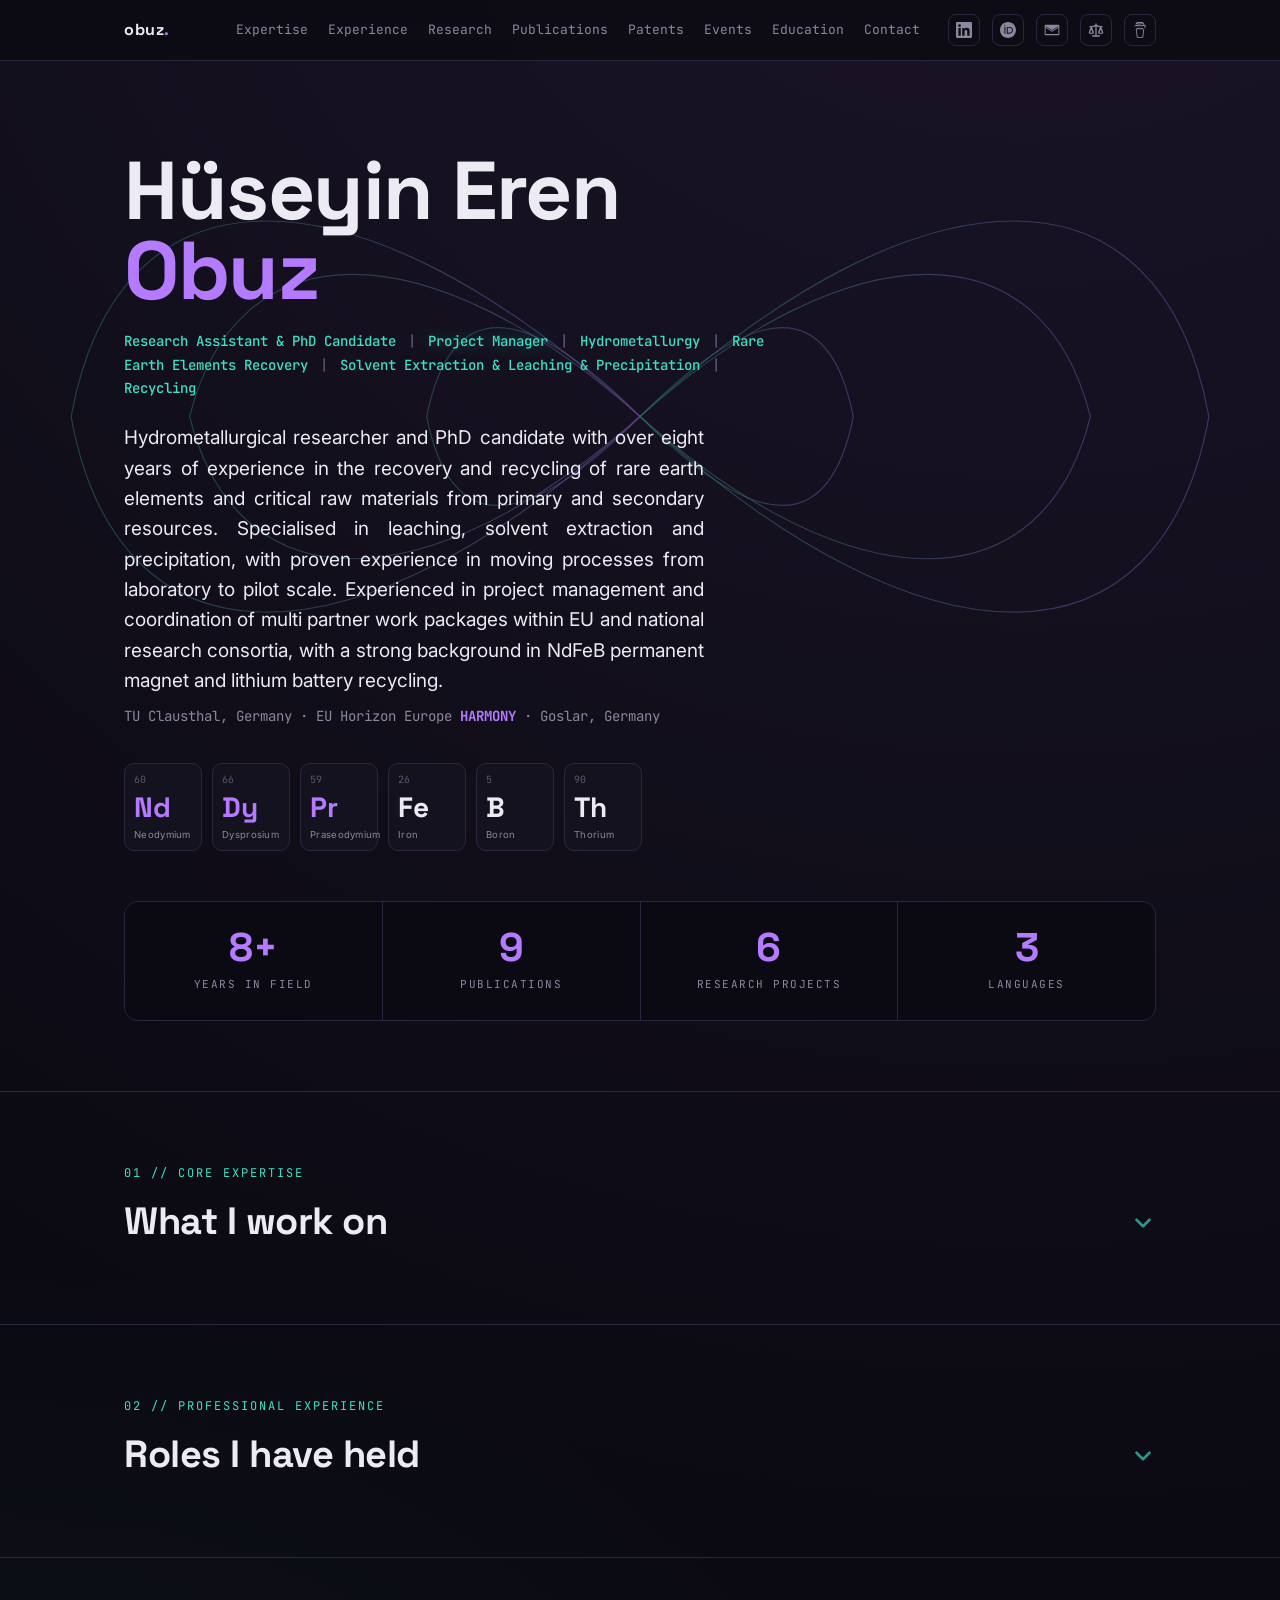
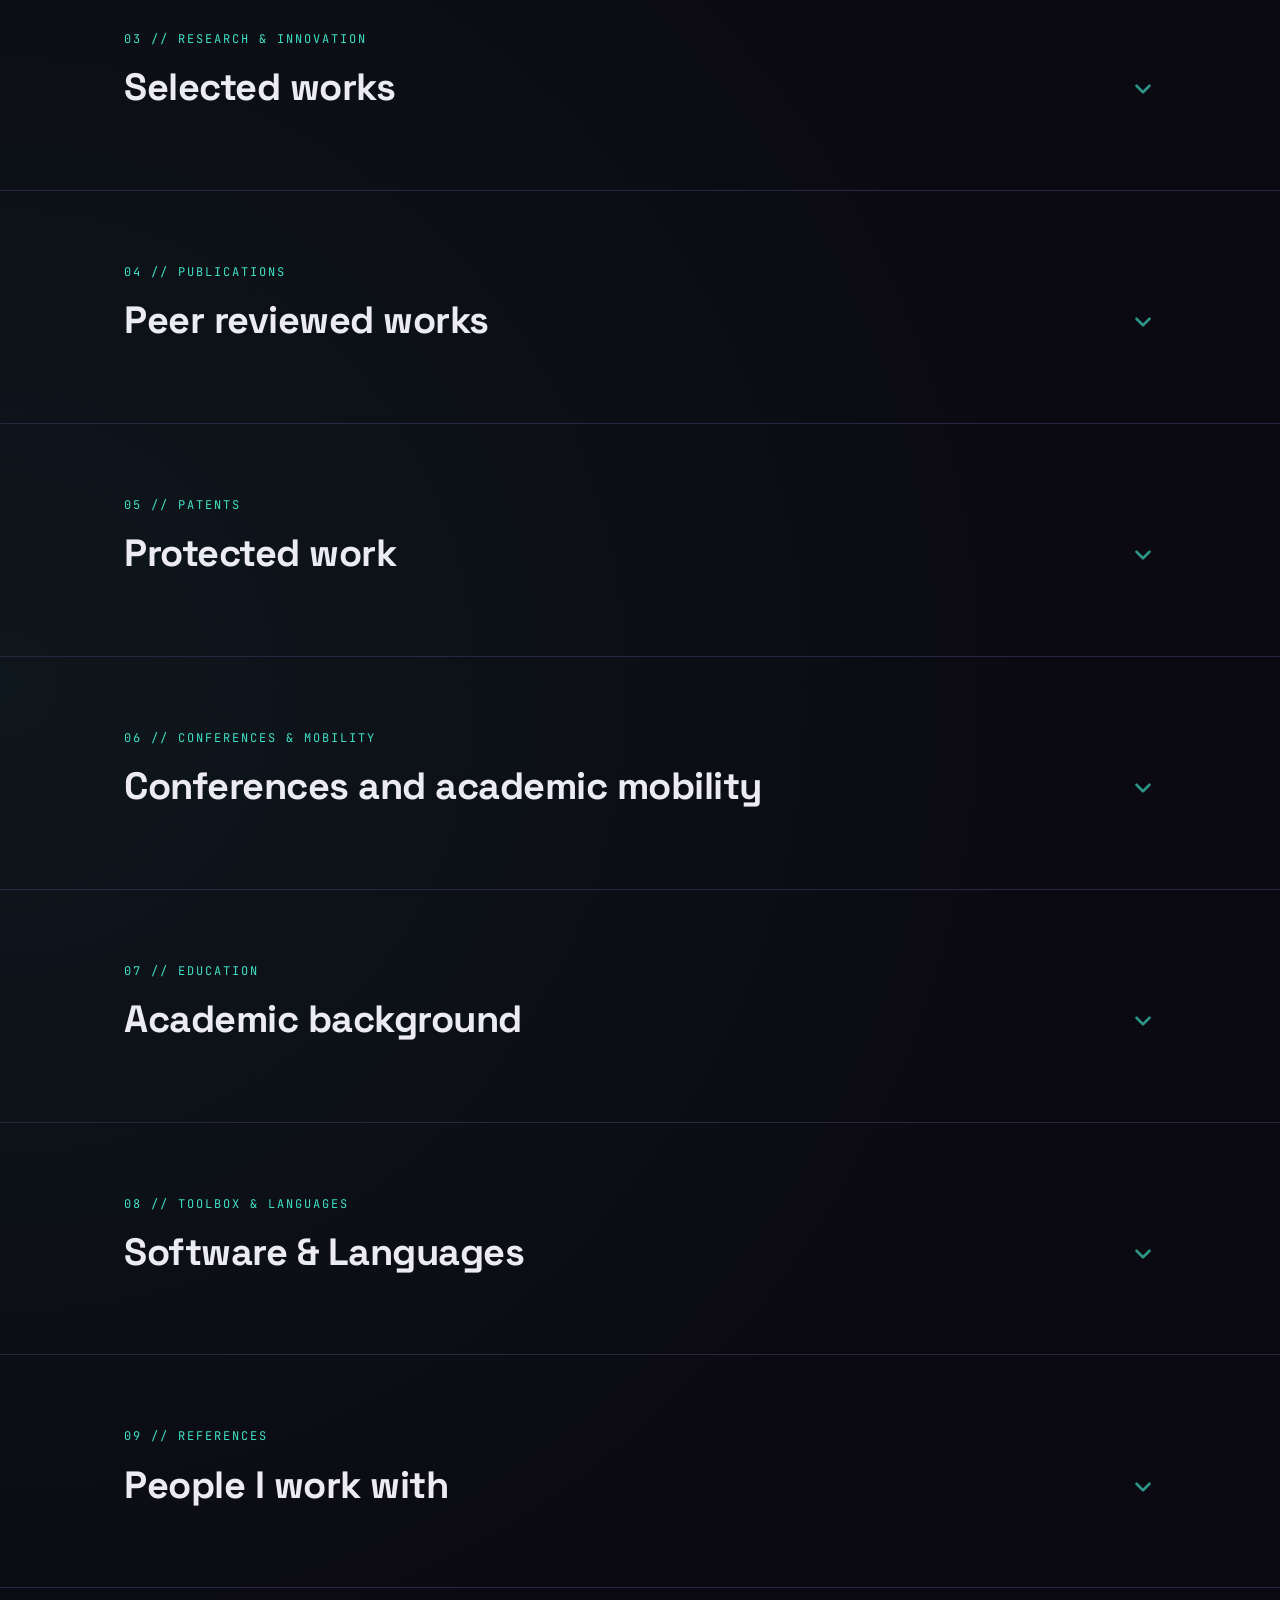
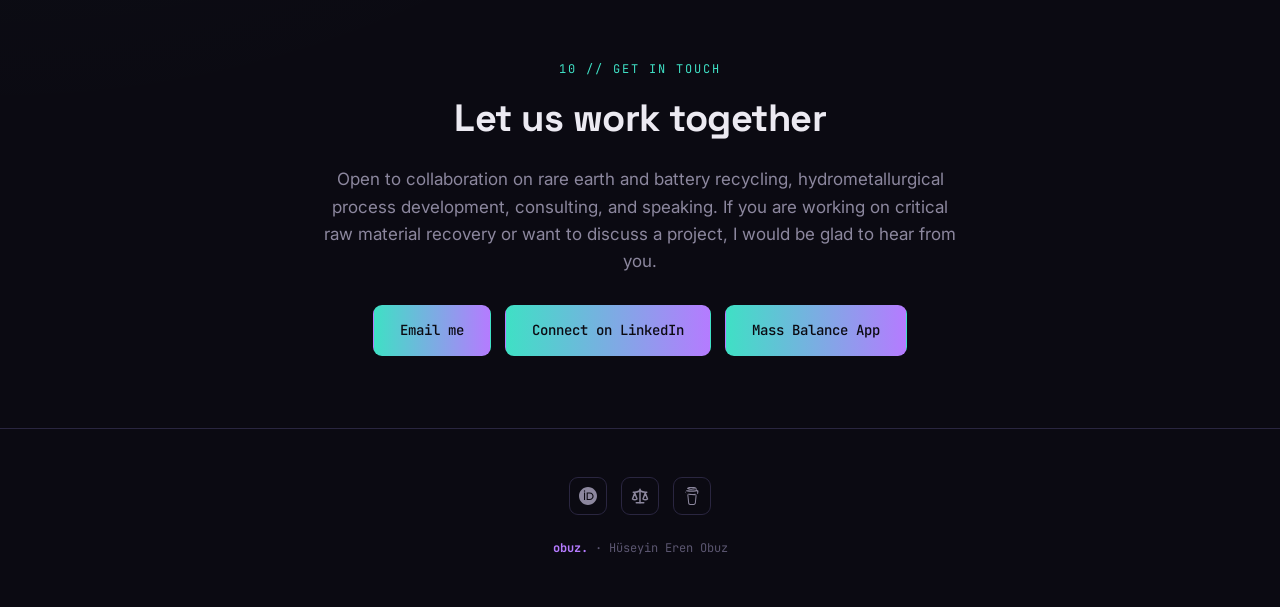
==== commit 3394f9c3: "Add files via upload Update site files and SEO" ====
--- a/index.html
+++ b/index.html
@@ -1,217 +1,172 @@
 <!DOCTYPE html>
 <html lang="en">
 <head>
+<script>document.documentElement.className+=' js';</script>
 <meta charset="UTF-8">
 <meta name="viewport" content="width=device-width, initial-scale=1.0">
-<meta name="description" content="Hüseyin Eren Obuz — Hydrometallurgist & PhD Candidate at TU Clausthal. Rare earth element recovery, NdFeB magnet recycling, and solvent extraction.">
-<title>Hüseyin Eren Obuz | Hydrometallurgist</title>
+<meta name="description" content="Hüseyin Eren Obuz, hydrometallurgist, PhD candidate and project manager at TU Clausthal. Rare earth element recovery, NdFeB permanent magnet and lithium battery recycling, solvent extraction, leaching and precipitation from primary and secondary resources.">
+<meta name="author" content="Hüseyin Eren Obuz">
+<meta name="keywords" content="Hüseyin Eren Obuz, hydrometallurgy, rare earth elements, REE recovery, NdFeB magnet recycling, lithium battery recycling, solvent extraction, D2EHPA, leaching, precipitation, critical raw materials, TU Clausthal, HARMONY project, project manager">
+<meta name="theme-color" content="#0B0A12">
+<title>Hüseyin Eren Obuz | Hydrometallurgist &amp; PhD Candidate</title>
+<meta name="referrer" content="strict-origin-when-cross-origin">
+<link rel="canonical" href="https://morthblanc.github.io/">
+
+<!-- Open Graph / LinkedIn / Facebook -->
+<meta property="og:type" content="profile">
+<meta property="og:site_name" content="Hüseyin Eren Obuz">
+<meta property="og:title" content="Hüseyin Eren Obuz | Hydrometallurgist &amp; PhD Candidate">
+<meta property="og:description" content="Rare earth element recovery, NdFeB magnet and lithium battery recycling, solvent extraction, leaching and precipitation. PhD candidate and project manager at TU Clausthal.">
+<meta property="og:url" content="https://morthblanc.github.io/">
+<meta property="og:image" content="https://morthblanc.github.io/assets/og-cover.png">
+<meta property="og:image:alt" content="Hüseyin Eren Obuz, Hydrometallurgist and PhD Candidate at TU Clausthal">
+<meta property="og:image:width" content="1200">
+<meta property="og:image:height" content="630">
+<meta property="og:locale" content="en_US">
+
+<!-- Twitter / X -->
+<meta name="twitter:card" content="summary_large_image">
+<meta name="twitter:title" content="Hüseyin Eren Obuz | Hydrometallurgist &amp; PhD Candidate">
+<meta name="twitter:description" content="Rare earth element recovery, NdFeB magnet and lithium battery recycling, solvent extraction, leaching and precipitation.">
+<meta name="twitter:image" content="https://morthblanc.github.io/assets/og-cover.png">
+<meta name="twitter:image:alt" content="Hüseyin Eren Obuz, Hydrometallurgist and PhD Candidate">
+
+<!-- inline SVG favicon, no extra file needed -->
+<link rel="icon" href="data:image/svg+xml,%3Csvg xmlns='http://www.w3.org/2000/svg' viewBox='0 0 64 64'%3E%3Crect width='64' height='64' rx='12' fill='%230B0A12'/%3E%3Ctext x='32' y='44' font-family='Arial,sans-serif' font-size='34' font-weight='700' fill='%23B57BFF' text-anchor='middle'%3ENd%3C/text%3E%3C/svg%3E">
+
+<!-- structured data for search engines -->
+<script type="application/ld+json">
+{
+  "@context": "https://schema.org",
+  "@graph": [
+    {
+      "@type": "Person",
+      "@id": "https://morthblanc.github.io/#person",
+      "name": "Hüseyin Eren Obuz",
+      "alternateName": "Eren Obuz",
+      "jobTitle": ["Hydrometallurgist", "PhD Candidate", "Project Manager"],
+      "description": "Hydrometallurgist, PhD candidate and project manager specialising in rare earth element recovery, NdFeB permanent magnet and lithium battery recycling, solvent extraction, leaching and precipitation.",
+      "url": "https://morthblanc.github.io/",
+      "image": "https://morthblanc.github.io/assets/og-cover.png",
+      "worksFor": {
+        "@type": "CollegeOrUniversity",
+        "name": "Technische Universität Clausthal",
+        "url": "https://www.tu-clausthal.de/"
+      },
+      "affiliation": {
+        "@type": "CollegeOrUniversity",
+        "name": "Technische Universität Clausthal"
+      },
+      "alumniOf": [
+        {"@type": "CollegeOrUniversity", "name": "Dokuz Eylül University"}
+      ],
+      "knowsAbout": [
+        "Hydrometallurgy",
+        "Rare Earth Element Recovery",
+        "NdFeB Permanent Magnet Recycling",
+        "Lithium Battery Recycling",
+        "Solvent Extraction",
+        "Leaching",
+        "Precipitation",
+        "Critical Raw Materials",
+        "Project Management"
+      ],
+      "knowsLanguage": ["Turkish", "English", "German"],
+      "sameAs": [
+        "https://orcid.org/0000-0001-6299-247X",
+        "https://www.linkedin.com/in/eren-obuz/"
+      ]
+    },
+    {
+      "@type": "WebSite",
+      "@id": "https://morthblanc.github.io/#website",
+      "url": "https://morthblanc.github.io/",
+      "name": "Hüseyin Eren Obuz",
+      "inLanguage": "en",
+      "about": {"@id": "https://morthblanc.github.io/#person"}
+    },
+    {
+      "@type": "ProfilePage",
+      "url": "https://morthblanc.github.io/",
+      "name": "Hüseyin Eren Obuz | Hydrometallurgist & PhD Candidate",
+      "isPartOf": {"@id": "https://morthblanc.github.io/#website"},
+      "mainEntity": {"@id": "https://morthblanc.github.io/#person"}
+    },
+    {
+      "@type": "ScholarlyArticle",
+      "headline": "Concepts for the Sustainable Hydrometallurgical Processing of End of Life Lithium Iron Phosphate (LFP) Batteries",
+      "datePublished": "2024",
+      "isPartOf": {"@type": "Periodical", "name": "Sustainability"},
+      "author": {"@id": "https://morthblanc.github.io/#person"},
+      "url": "https://doi.org/10.3390/su162411267",
+      "sameAs": "https://doi.org/10.3390/su162411267"
+    },
+    {
+      "@type": "ScholarlyArticle",
+      "headline": "Investigation of Recycling Behavior of Lithium Iron Phosphate Batteries with Different Thermal Pre Treatments",
+      "datePublished": "2023",
+      "isPartOf": {"@type": "Periodical", "name": "Materials Proceedings"},
+      "author": {"@id": "https://morthblanc.github.io/#person"},
+      "url": "https://doi.org/10.3390/materproc2023015068",
+      "sameAs": "https://doi.org/10.3390/materproc2023015068"
+    },
+    {
+      "@type": "ScholarlyArticle",
+      "headline": "Production of Rare Earth Oxides from Eskişehir Beylikova Complex Ores",
+      "datePublished": "2023",
+      "isPartOf": {"@type": "Periodical", "name": "Bulletin of the Mineral Research and Exploration"},
+      "author": {"@id": "https://morthblanc.github.io/#person"},
+      "url": "https://doi.org/10.19111/bulletinofmre.1180222",
+      "sameAs": "https://doi.org/10.19111/bulletinofmre.1180222"
+    },
+    {
+      "@type": "ScholarlyArticle",
+      "headline": "Extraction of Rubidium from Malatya Kuluncak Area Complex Ore",
+      "datePublished": "2022",
+      "isPartOf": {"@type": "Periodical", "name": "Bulletin of the Mineral Research and Exploration"},
+      "author": {"@id": "https://morthblanc.github.io/#person"},
+      "url": "https://doi.org/10.19111/bulletinofmre.997306",
+      "sameAs": "https://doi.org/10.19111/bulletinofmre.997306"
+    },
+    {
+      "@type": "ScholarlyArticle",
+      "headline": "Selective Precipitation of Th and Rare Earth Elements from HCl Leach Liquor",
+      "datePublished": "2019",
+      "isPartOf": {"@type": "Periodical", "name": "Rare Metal Technology, TMS Series"},
+      "author": {"@id": "https://morthblanc.github.io/#person"},
+      "url": "https://doi.org/10.1007/978-3-030-05740-4_9",
+      "sameAs": "https://doi.org/10.1007/978-3-030-05740-4_9"
+    },
+    {
+      "@type": "ScholarlyArticle",
+      "headline": "Rare Earth Elements Recovery from Nd-Fe-B Hard Magnets by Hydrometallurgical Processes",
+      "datePublished": "2018",
+      "isPartOf": {"@type": "Periodical", "name": "Extraction, TMS Series"},
+      "author": {"@id": "https://morthblanc.github.io/#person"},
+      "url": "https://doi.org/10.1007/978-3-319-95022-8_239",
+      "sameAs": "https://doi.org/10.1007/978-3-319-95022-8_239"
+    },
+    {
+      "@type": "ScholarlyArticle",
+      "headline": "Leaching Kinetics of Rare Earth Elements from Complex Ores by Acidic Solutions",
+      "datePublished": "2018",
+      "isPartOf": {"@type": "Periodical", "name": "Extraction, TMS Series"},
+      "author": {"@id": "https://morthblanc.github.io/#person"},
+      "url": "https://doi.org/10.1007/978-3-319-95022-8_201",
+      "sameAs": "https://doi.org/10.1007/978-3-319-95022-8_201"
+    }
+  ]
+}
+</script>
+
 <link rel="preconnect" href="https://fonts.googleapis.com">
 <link rel="preconnect" href="https://fonts.gstatic.com" crossorigin>
 <link href="https://fonts.googleapis.com/css2?family=Space+Grotesk:wght@400;500;600;700&family=Inter:wght@400;500;600&family=JetBrains+Mono:wght@400;500&display=swap" rel="stylesheet">
-<style>
-:root{
-  --bg:#0B0A12;--surface:#14121F;--surface-2:#1C1930;--line:#2A2640;
-  --nd:#B57BFF;--nd-bright:#E04FD0;--phase:#3FE0C5;
-  --text:#ECEAF2;--muted:#8C879E;--faint:#5B5670;
-  --display:'Space Grotesk',sans-serif;--body:'Inter',sans-serif;--mono:'JetBrains Mono',monospace;
-}
-*{margin:0;padding:0;box-sizing:border-box}
-html{scroll-behavior:smooth}
-body{background:var(--bg);color:var(--text);font-family:var(--body);line-height:1.6;overflow-x:hidden;
-  background-image:radial-gradient(circle at 80% -10%,rgba(181,123,255,.10),transparent 45%),
-                   radial-gradient(circle at 0% 60%,rgba(63,224,197,.06),transparent 40%);}
-::selection{background:var(--nd);color:#0B0A12}
-a{color:inherit;text-decoration:none}
-.wrap{max-width:1080px;margin:0 auto;padding:0 24px}
-.mono{font-family:var(--mono)}
-nav{position:sticky;top:0;z-index:50;background:rgba(11,10,18,.82);backdrop-filter:blur(12px);border-bottom:1px solid var(--line);}
-.navinner{display:flex;align-items:center;justify-content:space-between;height:60px}
-.brand{font-family:var(--display);font-weight:700;font-size:16px;letter-spacing:.5px}
-.brand span{color:var(--nd)}
-.navmenu{display:flex;align-items:center;gap:28px}
-.navlinks{display:flex;gap:20px;font-size:13px;color:var(--muted);font-family:var(--mono)}
-.navlinks a:hover{color:var(--nd)}
-.social{display:flex;gap:12px}
-.social a{width:32px;height:32px;border:1px solid var(--line);border-radius:8px;display:grid;place-items:center;
-  color:var(--muted);transition:.2s;font-family:var(--mono);font-size:11px}
-.social a:hover{border-color:var(--nd);color:var(--nd);transform:translateY(-2px)}
-.social a svg{width:16px;height:16px;fill:currentColor;display:block}
-.menubtn{display:none;background:none;border:1px solid var(--line);border-radius:8px;
-  color:var(--text);font-size:18px;cursor:pointer;width:38px;height:38px;line-height:1}
-@media(max-width:900px){
-  .menubtn{display:block}
-  .navmenu{position:absolute;top:60px;left:0;right:0;flex-direction:column;align-items:flex-start;
-    gap:20px;background:var(--surface);border-bottom:1px solid var(--line);padding:22px 24px;
-    display:none;box-shadow:0 18px 40px rgba(0,0,0,.4)}
-  .navmenu.open{display:flex}
-  .navlinks{flex-direction:column;gap:16px;font-size:15px}
-  .social{gap:14px}
-}
-.hero{position:relative;padding:90px 0 70px;overflow:hidden}
-.fieldlines{position:absolute;inset:0;z-index:0;opacity:.5;pointer-events:none}
-.hero .wrap{position:relative;z-index:2}
-.eyebrow{font-family:var(--mono);font-size:12px;color:var(--phase);letter-spacing:3px;text-transform:uppercase;margin-bottom:18px}
-.hero h1{font-family:var(--display);font-weight:700;font-size:clamp(42px,8vw,82px);line-height:.98;letter-spacing:-1.5px;margin-bottom:18px}
-.hero h1 em{font-style:normal;color:var(--nd);text-shadow:0 0 40px rgba(181,123,255,.4)}
-.hero .role{font-size:19px;color:var(--text);max-width:580px;margin-bottom:8px;text-align:justify}
-.hero .headline{font-family:var(--mono);font-size:14px;color:var(--phase);line-height:1.7;
-  max-width:640px;margin-bottom:22px;font-weight:500}
-.hero .headline span{color:var(--faint);margin:0 4px}
-.hero .inst{font-family:var(--mono);font-size:14px;color:var(--muted)}
-.hero .inst b{color:var(--nd)}
-.quote{margin-top:30px;font-family:var(--mono);font-size:13px;color:var(--faint);border-left:2px solid var(--nd);padding-left:14px;max-width:480px}
-.elements{display:flex;gap:10px;flex-wrap:wrap;margin-top:36px}
-.el{width:78px;height:88px;background:var(--surface);border:1px solid var(--line);border-radius:10px;padding:8px 9px;
-  display:flex;flex-direction:column;justify-content:space-between;transition:.25s;cursor:default}
-.el:hover{border-color:var(--nd);background:var(--surface-2);transform:translateY(-4px)}
-.el .num{font-family:var(--mono);font-size:10px;color:var(--faint)}
-.el .sym{font-family:var(--display);font-weight:700;font-size:28px;line-height:1}
-.el .name{font-size:9.5px;color:var(--muted);letter-spacing:.3px}
-.el.key .sym{color:var(--nd)}
-.stats{display:grid;grid-template-columns:repeat(4,1fr);gap:1px;background:var(--line);border:1px solid var(--line);
-  border-radius:14px;overflow:hidden;margin-top:50px}
-.stat{background:var(--bg);padding:26px 20px;text-align:center}
-.stat .v{font-family:var(--display);font-weight:700;font-size:40px;color:var(--nd);line-height:1}
-.stat .l{font-family:var(--mono);font-size:11px;color:var(--muted);text-transform:uppercase;letter-spacing:1.5px;margin-top:8px}
-@media(max-width:640px){.stats{grid-template-columns:repeat(2,1fr)}.stat .v{font-size:32px}}
-section{padding:72px 0;border-top:1px solid var(--line)}
-.sectlabel{font-family:var(--mono);font-size:12px;color:var(--phase);letter-spacing:2px;margin-bottom:8px}
-.secthead{font-family:var(--display);font-weight:700;font-size:clamp(26px,4vw,38px);letter-spacing:-.5px;margin-bottom:38px}
-.cards{display:grid;grid-template-columns:repeat(3,1fr);gap:16px}
-@media(max-width:840px){.cards{grid-template-columns:repeat(2,1fr)}}
-@media(max-width:560px){.cards{grid-template-columns:1fr}}
-.card{background:var(--surface);border:1px solid var(--line);border-radius:14px;padding:26px 22px;transition:.25s;position:relative;overflow:hidden}
-.card:hover{border-color:var(--nd);transform:translateY(-4px)}
-.card::after{content:'';position:absolute;top:0;left:0;width:100%;height:2px;
-  background:linear-gradient(90deg,var(--nd),var(--nd-bright));transform:scaleX(0);transform-origin:left;transition:.3s}
-.card:hover::after{transform:scaleX(1)}
-.card .ic{font-size:26px;margin-bottom:14px}
-.card h3{font-family:var(--display);font-weight:600;font-size:17px;margin-bottom:8px}
-.card p{font-size:14px;color:var(--muted)}
-/* professional experience timeline */
-.xp{position:relative;padding-left:30px;border-left:2px solid var(--line);margin-bottom:34px}
-.xp::before{content:'';position:absolute;left:-7px;top:4px;width:12px;height:12px;border-radius:50%;
-  background:var(--nd);box-shadow:0 0 0 4px rgba(181,123,255,.15)}
-.xp .date{font-family:var(--mono);font-size:12px;color:var(--phase);letter-spacing:.5px}
-.xp h3{font-family:var(--display);font-weight:600;font-size:19px;margin:6px 0 2px;letter-spacing:-.3px}
-.xp .org{font-size:14px;color:var(--nd);margin-bottom:12px}
-.xp ul{list-style:none;display:flex;flex-direction:column;gap:8px}
-.xp li{font-size:14.5px;color:var(--muted);padding-left:18px;position:relative}
-.xp li::before{content:'▸';position:absolute;left:0;color:var(--faint)}
-.proj{border:1px solid var(--line);border-radius:14px;background:var(--surface);padding:28px 26px;margin-bottom:18px;transition:.25s}
-.proj:hover{border-color:var(--nd)}
-.proj .meta{font-family:var(--mono);font-size:12px;color:var(--phase);margin-bottom:6px;letter-spacing:.5px}
-.proj h3{font-family:var(--display);font-weight:600;font-size:21px;margin-bottom:12px;letter-spacing:-.3px}
-.proj p{font-size:15px;color:var(--muted);margin-bottom:16px}
-.tags{display:flex;flex-wrap:wrap;gap:8px;align-items:center}
-.tag{font-family:var(--mono);font-size:11px;color:var(--nd);border:1px solid var(--line);background:var(--bg);border-radius:6px;padding:4px 10px}
-.livebtn{font-family:var(--mono);font-size:12px;font-weight:500;color:#0B0A12;
-  background:linear-gradient(90deg,var(--phase),var(--nd));border-radius:7px;padding:7px 14px;transition:.2s}
-.livebtn:hover{filter:brightness(1.1);transform:translateY(-1px)}
-.pub{border-left:2px solid var(--line);padding:4px 0 4px 22px;margin-bottom:22px;transition:.2s}
-.pub:hover{border-color:var(--nd)}
-.pub .ven{font-family:var(--mono);font-size:11px;color:var(--phase);text-transform:uppercase;letter-spacing:1px;margin-bottom:6px}
-.pub h4{font-family:var(--display);font-weight:500;font-size:16.5px;line-height:1.35;margin-bottom:6px}
-.pub .auth{font-size:13px;color:var(--muted)}
-.pub .auth b{color:var(--nd)}
-.pub .doi{display:inline-block;margin-top:8px;font-family:var(--mono);font-size:12px;
-  color:var(--phase);border-bottom:1px solid transparent;transition:.2s}
-.pub .doi:hover{border-color:var(--phase)}
-.pub .status{display:inline-block;margin-top:8px;font-family:var(--mono);font-size:12px;color:var(--faint)}
-.tablewrap{overflow-x:auto;border:1px solid var(--line);border-radius:14px}
-table{width:100%;border-collapse:collapse;font-size:14px;min-width:560px}
-th{font-family:var(--mono);font-size:11px;text-transform:uppercase;letter-spacing:1px;color:var(--muted);
-  text-align:left;padding:14px 18px;background:var(--surface);border-bottom:1px solid var(--line)}
-td{padding:14px 18px;border-bottom:1px solid var(--line);color:var(--muted)}
-tr:last-child td{border-bottom:none}
-td b{color:var(--text);font-weight:600}
-.edu{display:flex;gap:22px;align-items:flex-start;padding:24px 0;border-bottom:1px solid var(--line)}
-.edu:last-child{border-bottom:none}
-.edu .yr{font-family:var(--mono);font-size:13px;color:var(--nd);min-width:112px;padding-top:3px}
-.edu h4{font-family:var(--display);font-weight:600;font-size:18px;margin-bottom:4px}
-.edu .where{font-size:14px;color:var(--muted)}
-.edu .th{font-size:13px;color:var(--faint);margin-top:6px;font-style:italic}
-.edu .th a{color:var(--phase);font-style:normal;font-family:var(--mono);font-size:12px;
-  border-bottom:1px solid transparent;transition:.2s;white-space:nowrap}
-.edu .th a:hover{border-color:var(--phase)}
-.twocol{display:grid;grid-template-columns:1fr 1fr;gap:40px}
-@media(max-width:760px){.twocol{grid-template-columns:1fr;gap:24px}}
-.skilllist{display:flex;flex-direction:column;gap:10px}
-.colhead{font-family:var(--display);font-weight:600;font-size:15px;color:var(--nd);
-  text-transform:uppercase;letter-spacing:1.5px;margin-bottom:16px}
-.skill{display:flex;justify-content:space-between;gap:14px;font-size:14px;padding-bottom:10px;border-bottom:1px solid var(--line)}
-.skill b{font-family:var(--display);font-weight:600;color:var(--text)}
-.skill span{color:var(--muted);text-align:right}
-.refs{display:grid;grid-template-columns:repeat(3,1fr);gap:16px}
-@media(max-width:680px){.refs{grid-template-columns:1fr}}
-.ref{background:var(--surface);border:1px solid var(--line);border-radius:12px;padding:20px}
-.ref h4{font-family:var(--display);font-weight:600;font-size:16px;margin-bottom:4px}
-.ref p{font-size:13px;color:var(--muted)}
-footer{padding:48px 0;border-top:1px solid var(--line);text-align:center}
-.cta{text-align:center;display:flex;flex-direction:column;align-items:center}
-.cta .secthead{margin-bottom:18px}
-.ctatext{font-size:17px;color:var(--muted);max-width:640px;margin-bottom:30px}
-.ctabtns{display:flex;gap:14px;flex-wrap:wrap;justify-content:center}
-.ctabtn{font-family:var(--mono);font-size:14px;font-weight:500;padding:13px 26px;border-radius:9px;
-  border:1px solid transparent;color:#0B0A12;transition:.2s;
-  background:linear-gradient(90deg,var(--phase),var(--nd))}
-.ctabtn:hover{filter:brightness(1.1);transform:translateY(-2px)}
-.fsocial{display:flex;justify-content:center;gap:14px;margin-bottom:22px}
-.fsocial a{width:38px;height:38px;border:1px solid var(--line);border-radius:9px;
-  display:grid;place-items:center;color:var(--muted);transition:.2s}
-.fsocial a:hover{border-color:var(--nd);color:var(--nd);transform:translateY(-2px)}
-.fsocial a svg{width:18px;height:18px;fill:currentColor;display:block}
-footer p{font-family:var(--mono);font-size:12px;color:var(--faint);line-height:1.9}
-footer b{color:var(--nd)}
-.reveal{opacity:0;transform:translateY(24px);transition:.6s cubic-bezier(.2,.7,.3,1)}
-.reveal.in{opacity:1;transform:none}
-@media(max-width:560px){
-  .wrap{padding:0 18px}
-  .hero{padding:60px 0 48px}
-  section{padding:56px 0}
-  .hero .headline{font-size:13px}
-  .hero .role{font-size:16px}
-  .edu{flex-direction:column;gap:6px}
-  .edu .yr{min-width:auto;padding-top:0}
-  .stat{padding:22px 12px}
-  .el{width:68px;height:80px}
-  .el .sym{font-size:24px}
-}
-/* ambient drifting chemistry layer */
-#drift{position:fixed;inset:0;z-index:-1;overflow:hidden;pointer-events:none}
-.float{position:absolute;top:-10vh;font-family:var(--mono);font-weight:500;
-  color:var(--nd);white-space:nowrap;will-change:transform,opacity;
-  animation:fall linear infinite}
-.float.teal{color:var(--phase)}
-.float sub,.float sup{font-size:.7em}
-@keyframes fall{
-  0%{transform:translateY(-12vh) translateX(0) rotate(0deg);opacity:0}
-  10%{opacity:var(--op,.12)}
-  90%{opacity:var(--op,.12)}
-  100%{transform:translateY(115vh) translateX(var(--sway,20px)) rotate(var(--rot,12deg));opacity:0}
-}
-@media(prefers-reduced-motion:reduce){#drift{display:none}}
-/* horizontally sliding periodic tiles */
-.elemtile{position:absolute;left:-14vw;font-family:var(--mono);
-  border:1px solid var(--nd);border-radius:8px;padding:6px 9px 5px;
-  display:flex;flex-direction:column;line-height:1;background:rgba(20,18,31,.4);
-  will-change:transform,opacity;animation:slide linear infinite}
-.elemtile.teal{border-color:var(--phase)}
-.elemtile .pn{font-size:9px;color:var(--muted)}
-.elemtile .ps{font-family:var(--display);font-weight:700;font-size:22px;color:var(--nd);margin-top:1px}
-.elemtile.teal .ps{color:var(--phase)}
-.elemtile .pl{font-size:8px;color:var(--faint);letter-spacing:.3px}
-@keyframes slide{
-  0%{transform:translateX(-14vw);opacity:0}
-  8%{opacity:var(--op,.14)}
-  92%{opacity:var(--op,.14)}
-  100%{transform:translateX(114vw);opacity:0}
-}
-</style>
+<link rel="stylesheet" href="styles.css">
 </head>
 <body>
 
-<div id="drift" aria-hidden="true"></div>
+<div id="drift" aria-hidden="true"><canvas id="driftcanvas"></canvas></div>
 
 <nav>
   <div class="wrap navinner">
@@ -234,7 +189,7 @@
       <a href="https://orcid.org/0000-0001-6299-247X" title="ORCID" target="_blank" rel="noopener" aria-label="ORCID">
         <svg viewBox="0 0 24 24"><path d="M12 0C5.372 0 0 5.372 0 12s5.372 12 12 12 12-5.372 12-12S18.628 0 12 0zM7.369 4.378c.525 0 .947.431.947.947 0 .525-.422.947-.947.947a.95.95 0 0 1-.947-.947c0-.525.422-.947.947-.947zm-.722 3.038h1.444v10.041H6.647V7.416zm3.562 0h3.9c3.712 0 5.344 2.653 5.344 5.025 0 2.578-2.016 5.025-5.325 5.025h-3.919V7.416zm1.444 1.303v7.444h2.297c3.272 0 4.022-2.484 4.022-3.722 0-2.016-1.284-3.722-4.097-3.722h-2.222z"/></svg>
       </a>
-      <a href="mailto:h.eren.obuz@gmail.com" title="Email" aria-label="Email">
+      <a href="#" class="js-mail" title="Email" aria-label="Email">
         <svg viewBox="0 0 24 24"><path d="M2 4h20a1 1 0 0 1 1 1v14a1 1 0 0 1-1 1H2a1 1 0 0 1-1-1V5a1 1 0 0 1 1-1zm.4 2.2v.9l9.6 6 9.6-6v-.9L12 11.9 2.4 6.2zM21.6 8.7 12 14.6 2.4 8.7V18h19.2V8.7z"/></svg>
       </a>
       <a href="https://hydromet-mass-balance.streamlit.app/" title="Mass Balance App" target="_blank" rel="noopener" aria-label="Mass Balance App">
@@ -266,8 +221,8 @@
   </svg>
   <div class="wrap">
     <h1>Hüseyin Eren<br><em>Obuz</em></h1>
-    <p class="headline">Research Assistant &amp; PhD Candidate <span>|</span> Hydrometallurgy <span>|</span> Rare Earth Elements Recovery <span>|</span> Solvent Extraction &amp; Leaching &amp; Precipitation <span>|</span> Recycling</p>
-    <p class="role">Hydrometallurgical researcher and PhD candidate with over eight years of experience in the recovery and recycling of rare earth elements and critical raw materials from primary and secondary resources. Specialised in leaching, solvent extraction and precipitation, with proven experience in moving processes from laboratory to pilot scale. Strong background in NdFeB permanent magnet and lithium battery recycling within EU and national research projects.</p>
+    <p class="headline">Research Assistant &amp; PhD Candidate <span>|</span> <span class="pm">Project Manager</span> <span>|</span> Hydrometallurgy <span>|</span> Rare Earth Elements Recovery <span>|</span> Solvent Extraction &amp; Leaching &amp; Precipitation <span>|</span> Recycling</p>
+    <p class="role">Hydrometallurgical researcher and PhD candidate with over eight years of experience in the recovery and recycling of rare earth elements and critical raw materials from primary and secondary resources. Specialised in leaching, solvent extraction and precipitation, with proven experience in moving processes from laboratory to pilot scale. Experienced in project management and coordination of multi partner work packages within EU and national research consortia, with a strong background in NdFeB permanent magnet and lithium battery recycling.</p>
     <p class="inst">TU Clausthal, Germany · EU Horizon Europe <b>HARMONY</b> · Goslar, Germany</p>
 
     <div class="elements">
@@ -280,18 +235,24 @@
     </div>
 
     <div class="stats">
-      <div class="stat"><div class="v" data-to="8" data-suffix="+">0</div><div class="l">Years in field</div></div>
-      <div class="stat"><div class="v" data-to="9" data-suffix="">0</div><div class="l">Publications</div></div>
-      <div class="stat"><div class="v" data-to="6" data-suffix="">0</div><div class="l">Research projects</div></div>
-      <div class="stat"><div class="v" data-to="3" data-suffix="">0</div><div class="l">Languages</div></div>
+      <div class="stat"><div class="v" data-to="8" data-suffix="+">8+</div><div class="l">Years in field</div></div>
+      <div class="stat"><div class="v" data-to="9" data-suffix="">9</div><div class="l">Publications</div></div>
+      <div class="stat"><div class="v" data-to="6" data-suffix="">6</div><div class="l">Research projects</div></div>
+      <div class="stat"><div class="v" data-to="3" data-suffix="">3</div><div class="l">Languages</div></div>
     </div>
   </div>
 </header>
 
 <section id="expertise">
-  <div class="wrap">
-    <div class="sectlabel">01 // CORE EXPERTISE</div>
-    <h2 class="secthead">What I work on</h2>
+  <div class="wrap acc">
+    <div class="acc-head">
+      <div class="acc-htext">
+        <div class="sectlabel">01 // CORE EXPERTISE</div>
+        <h2 class="secthead">What I work on</h2>
+      </div>
+      <span class="acc-chev" aria-hidden="true"><svg viewBox="0 0 24 24" width="26" height="26" fill="none" stroke="currentColor" stroke-width="2.4" stroke-linecap="round" stroke-linejoin="round"><polyline points="6 9 12 15 18 9"></polyline></svg></span>
+    </div>
+    <div class="acc-body" id="accb-expertise"><div class="acc-inner">
     <div class="cards">
       <div class="card reveal"><div class="ic">⚗️</div><h3>Hydrometallurgy</h3>
         <p>Leaching, precipitation, crystallisation, and selective separation of rare earth elements from primary ores and secondary waste streams.</p></div>
@@ -306,13 +267,21 @@
       <div class="card reveal"><div class="ic">🌍</div><h3>Critical Raw Materials</h3>
         <p>Recovery of REE, thorium, barite, fluorite, rubidium, and niobium from complex ores within EU and national programs.</p></div>
     </div>
-  </div>
-</section>
+    </div></div>
+  </div>
+</section>
+
 
 <section id="experience">
-  <div class="wrap">
-    <div class="sectlabel">02 // PROFESSIONAL EXPERIENCE</div>
-    <h2 class="secthead">Roles I have held</h2>
+  <div class="wrap acc">
+    <div class="acc-head">
+      <div class="acc-htext">
+        <div class="sectlabel">02 // PROFESSIONAL EXPERIENCE</div>
+        <h2 class="secthead">Roles I have held</h2>
+      </div>
+      <span class="acc-chev" aria-hidden="true"><svg viewBox="0 0 24 24" width="26" height="26" fill="none" stroke="currentColor" stroke-width="2.4" stroke-linecap="round" stroke-linejoin="round"><polyline points="6 9 12 15 18 9"></polyline></svg></span>
+    </div>
+    <div class="acc-body" id="accb-experience"><div class="acc-inner">
 
     <div class="xp reveal">
       <div class="date">02.2023 – PRESENT</div>
@@ -354,13 +323,21 @@
         <li>Investigated leaching kinetics of rare earth element bearing raw materials and acidic separation routes as part of MSc research.</li>
       </ul>
     </div>
-  </div>
-</section>
+    </div></div>
+  </div>
+</section>
+
 
 <section id="research">
-  <div class="wrap">
-    <div class="sectlabel">03 // RESEARCH & INNOVATION</div>
-    <h2 class="secthead">Selected works</h2>
+  <div class="wrap acc">
+    <div class="acc-head">
+      <div class="acc-htext">
+        <div class="sectlabel">03 // RESEARCH & INNOVATION</div>
+        <h2 class="secthead">Selected works</h2>
+      </div>
+      <span class="acc-chev" aria-hidden="true"><svg viewBox="0 0 24 24" width="26" height="26" fill="none" stroke="currentColor" stroke-width="2.4" stroke-linecap="round" stroke-linejoin="round"><polyline points="6 9 12 15 18 9"></polyline></svg></span>
+    </div>
+    <div class="acc-body" id="accb-research"><div class="acc-inner">
 
     <div class="proj reveal">
       <div class="meta">2024 – 2027 · EU HORIZON EUROPE · HARMONY</div>
@@ -390,13 +367,21 @@
         <span class="tag">Streamlit</span><span class="tag">Python</span><span class="tag">Mass balance</span>
       </div>
     </div>
-  </div>
-</section>
+    </div></div>
+  </div>
+</section>
+
 
 <section id="publications">
-  <div class="wrap">
-    <div class="sectlabel">04 // PUBLICATIONS</div>
-    <h2 class="secthead">Peer reviewed works</h2>
+  <div class="wrap acc">
+    <div class="acc-head">
+      <div class="acc-htext">
+        <div class="sectlabel">04 // PUBLICATIONS</div>
+        <h2 class="secthead">Peer reviewed works</h2>
+      </div>
+      <span class="acc-chev" aria-hidden="true"><svg viewBox="0 0 24 24" width="26" height="26" fill="none" stroke="currentColor" stroke-width="2.4" stroke-linecap="round" stroke-linejoin="round"><polyline points="6 9 12 15 18 9"></polyline></svg></span>
+    </div>
+    <div class="acc-body" id="accb-publications"><div class="acc-inner">
 
     <div class="pub reveal"><div class="ven">Chemical Engineering Journal · 2026</div>
       <h4>Recovery of Rare Earth Elements from End of Life Permanent Magnets via Slag Extraction and Hydrometallurgical Processing</h4>
@@ -442,13 +427,21 @@
       <h4>Leaching Kinetics of Rare Earth Elements from Complex Ores by Acidic Solutions</h4>
       <p class="auth"><b>Obuz H.E.</b> et al.</p>
       <a class="doi" href="https://doi.org/10.1007/978-3-319-95022-8_201" target="_blank" rel="noopener">↗ doi.org/10.1007/978-3-319-95022-8_201</a></div>
-  </div>
-</section>
+    </div></div>
+  </div>
+</section>
+
 
 <section id="patents">
-  <div class="wrap">
-    <div class="sectlabel">05 // PATENTS</div>
-    <h2 class="secthead">Protected work</h2>
+  <div class="wrap acc">
+    <div class="acc-head">
+      <div class="acc-htext">
+        <div class="sectlabel">05 // PATENTS</div>
+        <h2 class="secthead">Protected work</h2>
+      </div>
+      <span class="acc-chev" aria-hidden="true"><svg viewBox="0 0 24 24" width="26" height="26" fill="none" stroke="currentColor" stroke-width="2.4" stroke-linecap="round" stroke-linejoin="round"><polyline points="6 9 12 15 18 9"></polyline></svg></span>
+    </div>
+    <div class="acc-body" id="accb-patents"><div class="acc-inner">
     <div class="proj reveal">
       <div class="meta">PATENT PENDING · 2026 · WITH B. YAĞMURLU</div>
       <h3>Flexible Aqueous Permanent Magnet Processing Method</h3>
@@ -457,13 +450,21 @@
         <span class="tag">Patent pending</span><span class="tag">Magnet recycling</span><span class="tag">Process design</span>
       </div>
     </div>
-  </div>
-</section>
+    </div></div>
+  </div>
+</section>
+
 
 <section id="events">
-  <div class="wrap">
-    <div class="sectlabel">06 // CONFERENCES & MOBILITY</div>
-    <h2 class="secthead">Conferences and academic mobility</h2>
+  <div class="wrap acc">
+    <div class="acc-head">
+      <div class="acc-htext">
+        <div class="sectlabel">06 // CONFERENCES & MOBILITY</div>
+        <h2 class="secthead">Conferences and academic mobility</h2>
+      </div>
+      <span class="acc-chev" aria-hidden="true"><svg viewBox="0 0 24 24" width="26" height="26" fill="none" stroke="currentColor" stroke-width="2.4" stroke-linecap="round" stroke-linejoin="round"><polyline points="6 9 12 15 18 9"></polyline></svg></span>
+    </div>
+    <div class="acc-body" id="accb-events"><div class="acc-inner">
     <div class="tablewrap">
       <table>
         <thead><tr><th>Event / Activity</th><th>Location</th><th>Year</th><th>Role</th></tr></thead>
@@ -477,13 +478,21 @@
         </tbody>
       </table>
     </div>
-  </div>
-</section>
+    </div></div>
+  </div>
+</section>
+
 
 <section id="education">
-  <div class="wrap">
-    <div class="sectlabel">07 // EDUCATION</div>
-    <h2 class="secthead">Academic background</h2>
+  <div class="wrap acc">
+    <div class="acc-head">
+      <div class="acc-htext">
+        <div class="sectlabel">07 // EDUCATION</div>
+        <h2 class="secthead">Academic background</h2>
+      </div>
+      <span class="acc-chev" aria-hidden="true"><svg viewBox="0 0 24 24" width="26" height="26" fill="none" stroke="currentColor" stroke-width="2.4" stroke-linecap="round" stroke-linejoin="round"><polyline points="6 9 12 15 18 9"></polyline></svg></span>
+    </div>
+    <div class="acc-body" id="accb-education"><div class="acc-inner">
 
     <div class="edu reveal">
       <div class="yr mono">03.2023 – present</div>
@@ -511,13 +520,21 @@
         <div class="th">Thesis: Rare earth element recovery from scrap hard magnets</div>
       </div>
     </div>
-  </div>
-</section>
+    </div></div>
+  </div>
+</section>
+
 
 <section id="skills">
-  <div class="wrap">
-    <div class="sectlabel">08 // TOOLBOX & LANGUAGES</div>
-    <h2 class="secthead">Software & Languages</h2>
+  <div class="wrap acc">
+    <div class="acc-head">
+      <div class="acc-htext">
+        <div class="sectlabel">08 // TOOLBOX & LANGUAGES</div>
+        <h2 class="secthead">Software & Languages</h2>
+      </div>
+      <span class="acc-chev" aria-hidden="true"><svg viewBox="0 0 24 24" width="26" height="26" fill="none" stroke="currentColor" stroke-width="2.4" stroke-linecap="round" stroke-linejoin="round"><polyline points="6 9 12 15 18 9"></polyline></svg></span>
+    </div>
+    <div class="acc-body" id="accb-skills"><div class="acc-inner">
     <div class="twocol">
       <div>
         <h3 class="colhead">Software</h3>
@@ -539,20 +556,30 @@
         </div>
       </div>
     </div>
-  </div>
-</section>
+    </div></div>
+  </div>
+</section>
+
 
 <section id="refs">
-  <div class="wrap">
-    <div class="sectlabel">09 // REFERENCES</div>
-    <h2 class="secthead">People I work with</h2>
+  <div class="wrap acc">
+    <div class="acc-head">
+      <div class="acc-htext">
+        <div class="sectlabel">09 // REFERENCES</div>
+        <h2 class="secthead">People I work with</h2>
+      </div>
+      <span class="acc-chev" aria-hidden="true"><svg viewBox="0 0 24 24" width="26" height="26" fill="none" stroke="currentColor" stroke-width="2.4" stroke-linecap="round" stroke-linejoin="round"><polyline points="6 9 12 15 18 9"></polyline></svg></span>
+    </div>
+    <div class="acc-body" id="accb-refs"><div class="acc-inner">
     <div class="refs">
       <div class="ref reveal"><h4>Prof. Dr. Ing. Bengi Yağmurlu</h4><p>Professor, TU Clausthal · Doctoral supervisor</p></div>
       <div class="ref reveal"><h4>Dr. Murat Alkan</h4><p>Assistant Professor, Dokuz Eylül University</p></div>
       <div class="ref reveal"><h4>Dr. Ing. Mehmet Ali Recai Önal</h4><p>Associate Scientist, Umicore R&D</p></div>
     </div>
-  </div>
-</section>
+    </div></div>
+  </div>
+</section>
+
 
 <section id="contact">
   <div class="wrap cta">
@@ -560,12 +587,13 @@
     <h2 class="secthead">Let us work together</h2>
     <p class="ctatext">Open to collaboration on rare earth and battery recycling, hydrometallurgical process development, consulting, and speaking. If you are working on critical raw material recovery or want to discuss a project, I would be glad to hear from you.</p>
     <div class="ctabtns">
-      <a class="ctabtn" href="mailto:h.eren.obuz@gmail.com">Email me</a>
+      <a class="ctabtn js-mail" href="#">Email me</a>
       <a class="ctabtn" href="https://www.linkedin.com/in/eren-obuz/" target="_blank" rel="noopener">Connect on LinkedIn</a>
       <a class="ctabtn" href="https://hydromet-mass-balance.streamlit.app/" target="_blank" rel="noopener">Mass Balance App</a>
     </div>
   </div>
 </section>
+
 
 <footer>
   <div class="wrap">
@@ -581,88 +609,13 @@
       </a>
     </div>
     <p><b>obuz.</b> · Hüseyin Eren Obuz</p>
-    <p><a href="mailto:h.eren.obuz@gmail.com">h.eren.obuz@gmail.com</a></p>
+    <p><a href="#" class="js-mail js-mail-text"></a></p>
   </div>
 </footer>
 
-<script>
-// mobile nav toggle
-(function(){
-  const btn=document.getElementById('menubtn');
-  const menu=document.getElementById('navmenu');
-  if(btn&&menu){
-    btn.addEventListener('click',()=>{
-      const open=menu.classList.toggle('open');
-      btn.setAttribute('aria-expanded',open);
-      btn.textContent=open?'✕':'☰';
-    });
-    menu.querySelectorAll('a').forEach(a=>a.addEventListener('click',()=>{
-      menu.classList.remove('open');btn.setAttribute('aria-expanded','false');btn.textContent='☰';
-    }));
-  }
-})();
-</script>
-<script>
-function animate(el){
-  const to=+el.dataset.to, suf=el.dataset.suffix||'';
-  const dur=1400, t0=performance.now();
-  function step(t){const p=Math.min((t-t0)/dur,1);const e=1-Math.pow(1-p,3);
-    el.textContent=Math.round(to*e)+suf;if(p<1)requestAnimationFrame(step);}
-  requestAnimationFrame(step);
-}
-const statObs=new IntersectionObserver((es)=>{es.forEach(e=>{if(e.isIntersecting){animate(e.target);statObs.unobserve(e.target);}});},{threshold:.5});
-document.querySelectorAll('.stat .v').forEach(el=>statObs.observe(el));
-const revObs=new IntersectionObserver((es)=>{es.forEach(e=>{if(e.isIntersecting){e.target.classList.add('in');revObs.unobserve(e.target);}});},{threshold:.15});
-document.querySelectorAll('.reveal').forEach(el=>revObs.observe(el));
-if(matchMedia('(prefers-reduced-motion: reduce)').matches){document.querySelectorAll('.reveal').forEach(el=>el.classList.add('in'));}
-
-// ambient drifting chemistry symbols and formulas
-(function(){
-  if(matchMedia('(prefers-reduced-motion: reduce)').matches) return;
-  const drift=document.getElementById('drift');
-  const tokens=[
-    'Nd','Pr','Dy','Fe','B','La','Ce','Sm','Th','Sc','Y','Li',
-    'NdFeB','D2EHPA','pH','Fe<sup>3+</sup>','Fe<sup>2+</sup>','Nd<sup>3+</sup>',
-    'Cl<sup>&minus;</sup>','OH<sup>&minus;</sup>','SO<sub>4</sub><sup>2&minus;</sup>',
-    'C<sub>2</sub>O<sub>4</sub><sup>2&minus;</sup>','HCl','H<sub>2</sub>SO<sub>4</sub>',
-    'Nd<sub>2</sub>O<sub>3</sub>','Fe<sub>2</sub>O<sub>3</sub>','REE<sup>3+</sup>','REE'
-  ];
-  const N=46;
-  for(let i=0;i<N;i++){
-    const s=document.createElement('span');
-    s.className='float'+(Math.random()<.35?' teal':'');
-    s.innerHTML=tokens[Math.floor(Math.random()*tokens.length)];
-    const dur=18+Math.random()*26;          // 18s to 44s
-    const size=14+Math.random()*26;          // 14px to 40px
-    s.style.left=(Math.random()*100)+'vw';
-    s.style.fontSize=size+'px';
-    s.style.animationDuration=dur+'s';
-    s.style.animationDelay=(-Math.random()*dur)+'s';
-    s.style.setProperty('--op',(0.06+Math.random()*0.10).toFixed(2));
-    s.style.setProperty('--sway',(Math.random()*120-60).toFixed(0)+'px');
-    s.style.setProperty('--rot',(Math.random()*60-30).toFixed(0)+'deg');
-    drift.appendChild(s);
-  }
-
-  // periodic table tiles sliding left to right at irregular intervals
-  const elems=[
-    [57,'La','Lanthanum'],[58,'Ce','Cerium'],[59,'Pr','Praseodymium'],
-    [60,'Nd','Neodymium'],[62,'Sm','Samarium'],[64,'Gd','Gadolinium'],
-    [66,'Dy','Dysprosium'],[21,'Sc','Scandium'],[39,'Y','Yttrium'],[90,'Th','Thorium']
-  ];
-  elems.forEach((e,idx)=>{
-    const t=document.createElement('div');
-    t.className='elemtile'+(Math.random()<.4?' teal':'');
-    t.innerHTML='<span class="pn">'+e[0]+'</span><span class="ps">'+e[1]+'</span><span class="pl">'+e[2]+'</span>';
-    const dur=24+Math.random()*30;           // 24s to 54s
-    t.style.top=(5+Math.random()*85)+'vh';
-    t.style.animationDuration=dur+'s';
-    // irregular timing: mix of negative (already crossing) and positive (appear later) delays
-    t.style.animationDelay=((Math.random()*2-1)*dur).toFixed(1)+'s';
-    t.style.setProperty('--op',(0.08+Math.random()*0.08).toFixed(2));
-    drift.appendChild(t);
-  });
-})();
-</script>
+<script src="js/nav.js" defer></script>
+<script src="js/reveal.js" defer></script>
+<script src="js/accordion.js" defer></script>
+<script src="js/drift.js" defer></script>
 </body>
 </html>
--- a/styles.css
+++ b/styles.css
@@ -0,0 +1,220 @@
+:root{
+  --bg:#0B0A12;--surface:#14121F;--surface-2:#1C1930;--line:#2A2640;
+  --nd:#B57BFF;--nd-bright:#E04FD0;--phase:#3FE0C5;
+  --text:#ECEAF2;--muted:#8C879E;--faint:#5B5670;
+  --display:'Space Grotesk',sans-serif;--body:'Inter',sans-serif;--mono:'JetBrains Mono',monospace;
+}
+*{margin:0;padding:0;box-sizing:border-box}
+html{scroll-behavior:smooth}
+body{background:var(--bg);color:var(--text);font-family:var(--body);line-height:1.6;overflow-x:hidden;
+  background-image:radial-gradient(circle at 80% -10%,rgba(181,123,255,.10),transparent 45%),
+                   radial-gradient(circle at 0% 60%,rgba(63,224,197,.06),transparent 40%);}
+::selection{background:var(--nd);color:#0B0A12}
+a{color:inherit;text-decoration:none}
+.wrap{max-width:1080px;margin:0 auto;padding:0 24px}
+.mono{font-family:var(--mono)}
+nav{position:sticky;top:0;z-index:50;background:rgba(11,10,18,.82);backdrop-filter:blur(12px);border-bottom:1px solid var(--line);}
+.navinner{display:flex;align-items:center;justify-content:space-between;height:60px}
+.brand{font-family:var(--display);font-weight:700;font-size:16px;letter-spacing:.5px}
+.brand span{color:var(--nd)}
+.navmenu{display:flex;align-items:center;gap:28px}
+.navlinks{display:flex;gap:20px;font-size:13px;color:var(--muted);font-family:var(--mono)}
+.navlinks a:hover{color:var(--nd)}
+.social{display:flex;gap:12px}
+.social a{width:32px;height:32px;border:1px solid var(--line);border-radius:8px;display:grid;place-items:center;
+  color:var(--muted);transition:.2s;font-family:var(--mono);font-size:11px}
+.social a:hover{border-color:var(--nd);color:var(--nd);transform:translateY(-2px)}
+.social a svg{width:16px;height:16px;fill:currentColor;display:block}
+.menubtn{display:none;background:none;border:1px solid var(--line);border-radius:8px;
+  color:var(--text);font-size:18px;cursor:pointer;width:38px;height:38px;line-height:1}
+@media(max-width:900px){
+  .menubtn{display:block}
+  .navmenu{position:absolute;top:60px;left:0;right:0;flex-direction:column;align-items:flex-start;
+    gap:20px;background:var(--surface);border-bottom:1px solid var(--line);padding:22px 24px;
+    display:none;box-shadow:0 18px 40px rgba(0,0,0,.4)}
+  .navmenu.open{display:flex}
+  .navlinks{flex-direction:column;gap:16px;font-size:15px}
+  .social{gap:14px}
+}
+.hero{position:relative;padding:90px 0 70px;overflow:hidden}
+.fieldlines{position:absolute;inset:0;z-index:0;opacity:.5;pointer-events:none}
+.hero .wrap{position:relative;z-index:2}
+.eyebrow{font-family:var(--mono);font-size:12px;color:var(--phase);letter-spacing:3px;text-transform:uppercase;margin-bottom:18px}
+.hero h1{font-family:var(--display);font-weight:700;font-size:clamp(42px,8vw,82px);line-height:.98;letter-spacing:-1.5px;margin-bottom:18px}
+.hero h1 em{font-style:normal;color:var(--nd);animation:obuzGlow 3.2s ease-in-out infinite}
+@keyframes obuzGlow{
+  0%,100%{text-shadow:0 0 22px rgba(181,123,255,.45)}
+  50%{text-shadow:0 0 48px rgba(181,123,255,.9),0 0 16px rgba(224,79,208,.55)}
+}
+@media(prefers-reduced-motion:reduce){.hero h1 em{animation:none;text-shadow:0 0 40px rgba(181,123,255,.5)}}
+.hero .role{font-size:19px;color:var(--text);max-width:580px;margin-bottom:8px;text-align:justify;text-align-last:left;hyphens:auto;-webkit-hyphens:auto}
+.hero .headline{font-family:var(--mono);font-size:14px;color:var(--phase);line-height:1.7;
+  max-width:640px;margin-bottom:22px;font-weight:500}
+.hero .headline span{color:var(--faint);margin:0 4px}
+.hero .headline .pm{color:var(--phase);font-weight:500;margin:0;text-shadow:0 0 16px rgba(63,224,197,.5)}
+.hero .inst{font-family:var(--mono);font-size:14px;color:var(--muted)}
+.hero .inst b{color:var(--nd)}
+.quote{margin-top:30px;font-family:var(--mono);font-size:13px;color:var(--faint);border-left:2px solid var(--nd);padding-left:14px;max-width:480px}
+.elements{display:flex;gap:10px;flex-wrap:wrap;margin-top:36px}
+.el{width:78px;height:88px;background:var(--surface);border:1px solid var(--line);border-radius:10px;padding:8px 9px;
+  display:flex;flex-direction:column;justify-content:space-between;transition:.25s;cursor:default}
+.el:hover{border-color:var(--nd);background:var(--surface-2);transform:translateY(-4px)}
+.el .num{font-family:var(--mono);font-size:10px;color:var(--faint)}
+.el .sym{font-family:var(--display);font-weight:700;font-size:28px;line-height:1}
+.el .name{font-size:9.5px;color:var(--muted);letter-spacing:.3px}
+.el.key .sym{color:var(--nd)}
+.stats{display:grid;grid-template-columns:repeat(4,1fr);gap:1px;background:var(--line);border:1px solid var(--line);
+  border-radius:14px;overflow:hidden;margin-top:50px}
+.stat{background:var(--bg);padding:26px 20px;text-align:center}
+.stat .v{font-family:var(--display);font-weight:700;font-size:40px;color:var(--nd);line-height:1}
+.stat .l{font-family:var(--mono);font-size:11px;color:var(--muted);text-transform:uppercase;letter-spacing:1.5px;margin-top:8px}
+@media(max-width:640px){.stats{grid-template-columns:repeat(2,1fr)}.stat .v{font-size:32px}}
+section{padding:72px 0;border-top:1px solid var(--line)}
+.sectlabel{font-family:var(--mono);font-size:12px;color:var(--phase);letter-spacing:2px;margin-bottom:8px}
+.secthead{font-family:var(--display);font-weight:700;font-size:clamp(26px,4vw,38px);letter-spacing:-.5px;margin-bottom:38px}
+.cards{display:grid;grid-template-columns:repeat(3,1fr);gap:16px}
+@media(max-width:840px){.cards{grid-template-columns:repeat(2,1fr)}}
+@media(max-width:560px){.cards{grid-template-columns:1fr}}
+.card{background:var(--surface);border:1px solid var(--line);border-radius:14px;padding:26px 22px;transition:.25s;position:relative;overflow:hidden}
+.card:hover{border-color:var(--nd);transform:translateY(-4px)}
+.card::after{content:'';position:absolute;top:0;left:0;width:100%;height:2px;
+  background:linear-gradient(90deg,var(--nd),var(--nd-bright));transform:scaleX(0);transform-origin:left;transition:.3s}
+.card:hover::after{transform:scaleX(1)}
+.card .ic{font-size:26px;margin-bottom:14px}
+.card h3{font-family:var(--display);font-weight:600;font-size:17px;margin-bottom:8px}
+.card p{font-size:14px;color:var(--muted)}
+/* professional experience timeline */
+.xp{position:relative;padding-left:30px;border-left:2px solid var(--line);margin-bottom:34px}
+.xp::before{content:'';position:absolute;left:-7px;top:4px;width:12px;height:12px;border-radius:50%;
+  background:var(--nd);box-shadow:0 0 0 4px rgba(181,123,255,.15)}
+.xp .date{font-family:var(--mono);font-size:12px;color:var(--phase);letter-spacing:.5px}
+.xp h3{font-family:var(--display);font-weight:600;font-size:19px;margin:6px 0 2px;letter-spacing:-.3px}
+.xp .org{font-size:14px;color:var(--nd);margin-bottom:12px}
+.xp ul{list-style:none;display:flex;flex-direction:column;gap:8px}
+.xp li{font-size:14.5px;color:var(--muted);padding-left:18px;position:relative}
+.xp li::before{content:'▸';position:absolute;left:0;color:var(--faint)}
+.proj{border:1px solid var(--line);border-radius:14px;background:var(--surface);padding:28px 26px;margin-bottom:18px;transition:.25s}
+.proj:hover{border-color:var(--nd)}
+.proj .meta{font-family:var(--mono);font-size:12px;color:var(--phase);margin-bottom:6px;letter-spacing:.5px}
+.proj h3{font-family:var(--display);font-weight:600;font-size:21px;margin-bottom:12px;letter-spacing:-.3px}
+.proj p{font-size:15px;color:var(--muted);margin-bottom:16px}
+.tags{display:flex;flex-wrap:wrap;gap:8px;align-items:center}
+.tag{font-family:var(--mono);font-size:11px;color:var(--nd);border:1px solid var(--line);background:var(--bg);border-radius:6px;padding:4px 10px}
+.livebtn{font-family:var(--mono);font-size:12px;font-weight:500;color:#0B0A12;
+  background:linear-gradient(90deg,var(--phase),var(--nd));border-radius:7px;padding:7px 14px;transition:.2s}
+.livebtn:hover{filter:brightness(1.1);transform:translateY(-1px)}
+.pub{border-left:2px solid var(--line);padding:4px 0 4px 22px;margin-bottom:22px;transition:.2s}
+.pub:hover{border-color:var(--nd)}
+.pub .ven{font-family:var(--mono);font-size:11px;color:var(--phase);text-transform:uppercase;letter-spacing:1px;margin-bottom:6px}
+.pub h4{font-family:var(--display);font-weight:500;font-size:16.5px;line-height:1.35;margin-bottom:6px}
+.pub .auth{font-size:13px;color:var(--muted)}
+.pub .auth b{color:var(--nd)}
+.pub .doi{display:inline-block;margin-top:8px;font-family:var(--mono);font-size:12px;
+  color:var(--phase);border-bottom:1px solid transparent;transition:.2s}
+.pub .doi:hover{border-color:var(--phase)}
+.pub .status{display:inline-block;margin-top:8px;font-family:var(--mono);font-size:12px;color:var(--faint)}
+.tablewrap{overflow-x:auto;border:1px solid var(--line);border-radius:14px}
+table{width:100%;border-collapse:collapse;font-size:14px;min-width:560px}
+th{font-family:var(--mono);font-size:11px;text-transform:uppercase;letter-spacing:1px;color:var(--muted);
+  text-align:left;padding:14px 18px;background:var(--surface);border-bottom:1px solid var(--line)}
+td{padding:14px 18px;border-bottom:1px solid var(--line);color:var(--muted)}
+tr:last-child td{border-bottom:none}
+td b{color:var(--text);font-weight:600}
+.edu{display:flex;gap:22px;align-items:flex-start;padding:24px 0;border-bottom:1px solid var(--line)}
+.edu:last-child{border-bottom:none}
+.edu .yr{font-family:var(--mono);font-size:13px;color:var(--nd);min-width:112px;padding-top:3px}
+.edu h4{font-family:var(--display);font-weight:600;font-size:18px;margin-bottom:4px}
+.edu .where{font-size:14px;color:var(--muted)}
+.edu .th{font-size:13px;color:var(--faint);margin-top:6px;font-style:italic}
+.edu .th a{color:var(--phase);font-style:normal;font-family:var(--mono);font-size:12px;
+  border-bottom:1px solid transparent;transition:.2s;white-space:nowrap}
+.edu .th a:hover{border-color:var(--phase)}
+.twocol{display:grid;grid-template-columns:1fr 1fr;gap:40px}
+@media(max-width:760px){.twocol{grid-template-columns:1fr;gap:24px}}
+.skilllist{display:flex;flex-direction:column;gap:10px}
+.colhead{font-family:var(--display);font-weight:600;font-size:15px;color:var(--nd);
+  text-transform:uppercase;letter-spacing:1.5px;margin-bottom:16px}
+.skill{display:flex;justify-content:space-between;gap:14px;font-size:14px;padding-bottom:10px;border-bottom:1px solid var(--line)}
+.skill b{font-family:var(--display);font-weight:600;color:var(--text)}
+.skill span{color:var(--muted);text-align:right}
+.refs{display:grid;grid-template-columns:repeat(3,1fr);gap:16px}
+@media(max-width:680px){.refs{grid-template-columns:1fr}}
+.ref{background:var(--surface);border:1px solid var(--line);border-radius:12px;padding:20px;position:relative;overflow:hidden;transition:.25s}
+.ref:hover{border-color:var(--nd);transform:translateY(-4px);box-shadow:0 0 0 1px rgba(181,123,255,.45),0 12px 34px -10px rgba(181,123,255,.5)}
+.ref::after{content:'';position:absolute;top:0;left:0;width:100%;height:2px;
+  background:linear-gradient(90deg,var(--nd),var(--nd-bright));transform:scaleX(0);transform-origin:left;transition:.3s}
+.ref:hover::after{transform:scaleX(1)}
+.ref h4{font-family:var(--display);font-weight:600;font-size:16px;margin-bottom:4px;transition:.25s}
+.ref:hover h4{color:var(--nd);text-shadow:0 0 18px rgba(181,123,255,.55)}
+.ref p{font-size:13px;color:var(--muted)}
+footer{padding:48px 0;border-top:1px solid var(--line);text-align:center}
+.cta{text-align:center;display:flex;flex-direction:column;align-items:center}
+.cta .secthead{margin-bottom:18px}
+.ctatext{font-size:17px;color:var(--muted);max-width:640px;margin-bottom:30px}
+.ctabtns{display:flex;gap:14px;flex-wrap:wrap;justify-content:center}
+.ctabtn{font-family:var(--mono);font-size:14px;font-weight:500;padding:13px 26px;border-radius:9px;
+  border:1px solid transparent;color:#0B0A12;transition:.2s;
+  background:linear-gradient(90deg,var(--phase),var(--nd))}
+.ctabtn:hover{filter:brightness(1.12);transform:translateY(-10px);box-shadow:0 0 0 1px rgba(181,123,255,.5),0 18px 44px -10px rgba(63,224,197,.55),0 0 28px rgba(181,123,255,.45)}
+.fsocial{display:flex;justify-content:center;gap:14px;margin-bottom:22px}
+.fsocial a{width:38px;height:38px;border:1px solid var(--line);border-radius:9px;
+  display:grid;place-items:center;color:var(--muted);transition:.2s}
+.fsocial a:hover{border-color:var(--nd);color:var(--nd);transform:translateY(-2px)}
+.fsocial a svg{width:18px;height:18px;fill:currentColor;display:block}
+footer p{font-family:var(--mono);font-size:12px;color:var(--faint);line-height:1.9}
+footer b{color:var(--nd)}
+.reveal{opacity:0;transform:translateY(24px);transition:.6s cubic-bezier(.2,.7,.3,1)}
+.reveal.in{opacity:1;transform:none}
+/* per-item scroll reveal: each card opens on its own as it passes the line */
+.stagger{opacity:0;transform:translateY(28px) scale(.975);transition:opacity .55s ease,transform .55s cubic-bezier(.22,.61,.36,1)}
+.stagger.shown{opacity:1;transform:none}
+@media(prefers-reduced-motion:reduce){.stagger{opacity:1;transform:none;transition:none}}
+/* re-assert hover lift after the reveal/stagger rules (equal specificity, so source order wins) */
+.card:hover{transform:translateY(-4px)}
+.ref:hover{transform:translateY(-4px)}
+/* accordion: scroll-driven collapsible sections */
+.acc-head{display:flex;align-items:flex-end;justify-content:space-between;gap:24px}
+.acc-htext{flex:1;min-width:0}
+.acc-head .secthead{margin-bottom:0}
+.acc-chev{flex:none;color:var(--phase);opacity:.65;margin-bottom:8px;transition:transform .45s cubic-bezier(.2,.7,.3,1),opacity .3s}
+.acc.open .acc-chev{transform:rotate(180deg)}
+.acc-inner{padding-top:34px}
+/* collapse only when JS is active, so no-JS users see everything open */
+html.js .acc-inner{padding-top:0;transition:padding-top .72s cubic-bezier(.22,.61,.36,1)}
+html.js .acc.open .acc-inner{padding-top:34px}
+html.js .acc-body{display:grid;grid-template-rows:0fr;opacity:0;transition:grid-template-rows .72s cubic-bezier(.22,.61,.36,1),opacity .6s ease}
+html.js .acc.open .acc-body{grid-template-rows:1fr;opacity:1}
+html.js .acc-body>.acc-inner{overflow:hidden;min-height:0}
+@media(prefers-reduced-motion:reduce){html.js .acc-body{transition:opacity .3s}.acc-chev{transition:none}}
+@media(max-width:560px){
+  .wrap{padding:0 18px}
+  .hero{padding:60px 0 48px}
+  section{padding:56px 0}
+  .hero .headline{font-size:13px}
+  .hero .role{font-size:16px}
+  .edu{flex-direction:column;gap:6px}
+  .edu .yr{min-width:auto;padding-top:0}
+  .stat{padding:22px 12px}
+  .el{width:68px;height:80px}
+  .el .sym{font-size:24px}
+}
+/* ambient drifting chemistry layer */
+#drift{position:fixed;inset:0;z-index:-1;overflow:hidden;pointer-events:none}
+#driftcanvas{position:absolute;inset:0;width:100%;height:100%}
+@media(prefers-reduced-motion:reduce){#drift{display:none}}
+/* horizontally sliding periodic tiles */
+.elemtile{position:absolute;left:-14vw;font-family:var(--mono);
+  border:1px solid var(--nd);border-radius:8px;padding:6px 9px 5px;
+  display:flex;flex-direction:column;line-height:1;background:rgba(20,18,31,.4);
+  will-change:transform,opacity;animation:slide linear infinite}
+.elemtile.teal{border-color:var(--phase)}
+.elemtile .pn{font-size:9px;color:var(--muted)}
+.elemtile .ps{font-family:var(--display);font-weight:700;font-size:22px;color:var(--nd);margin-top:1px}
+.elemtile.teal .ps{color:var(--phase)}
+.elemtile .pl{font-size:8px;color:var(--faint);letter-spacing:.3px}
+@keyframes slide{
+  0%{transform:translateX(-14vw);opacity:0}
+  8%{opacity:var(--op,.14)}
+  92%{opacity:var(--op,.14)}
+  100%{transform:translateX(114vw);opacity:0}
+}
